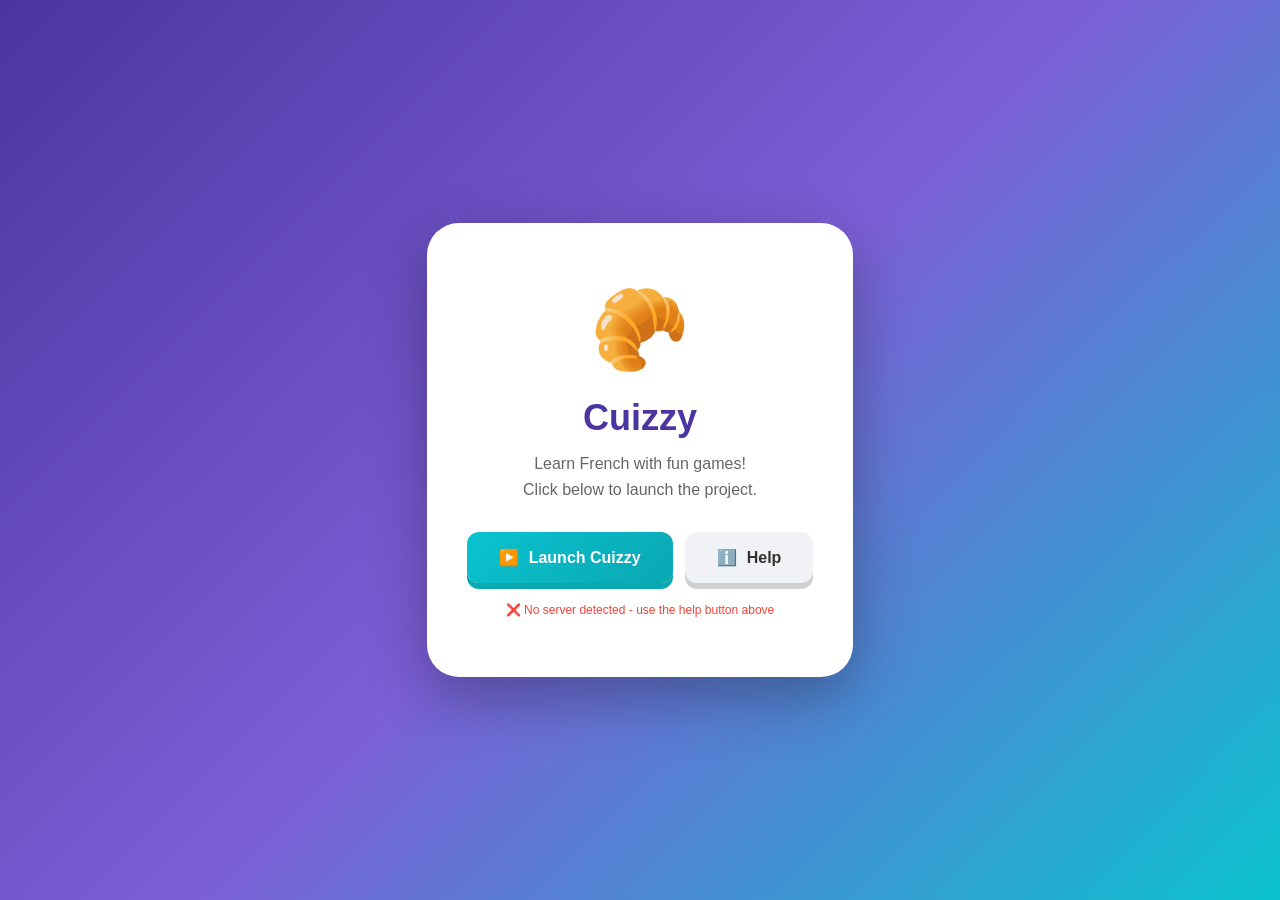
==== CLICKTOOPEN.html @ 83383bfa "feat: add CLICKTOOPEN launcher and server scripts for zero-config project startup" ====
<!DOCTYPE html>
<html lang="en">
<head>
    <meta charset="UTF-8">
    <meta name="viewport" content="width=device-width, initial-scale=1.0">
    <title>Cuizzy - Click to Open</title>
    <style>
        * {
            margin: 0;
            padding: 0;
            box-sizing: border-box;
        }
        
        body {
            font-family: 'Nunito', -apple-system, BlinkMacSystemFont, 'Segoe UI', Roboto, sans-serif;
            background: linear-gradient(135deg, #4b35a0 0%, #7c5fd6 50%, #0bc2cf 100%);
            min-height: 100vh;
            display: flex;
            align-items: center;
            justify-content: center;
            padding: 20px;
        }
        
        .container {
            background: white;
            border-radius: 32px;
            padding: 60px 40px;
            text-align: center;
            max-width: 500px;
            box-shadow: 0 20px 60px rgba(0,0,0,0.3);
            animation: slideIn 0.5s ease;
        }
        
        @keyframes slideIn {
            from {
                opacity: 0;
                transform: translateY(20px);
            }
            to {
                opacity: 1;
                transform: translateY(0);
            }
        }
        
        .logo {
            font-size: 80px;
            margin-bottom: 20px;
        }
        
        h1 {
            font-size: 36px;
            font-weight: 900;
            color: #4b35a0;
            margin-bottom: 12px;
        }
        
        p {
            font-size: 16px;
            color: #666;
            margin-bottom: 30px;
            line-height: 1.6;
        }
        
        .button-group {
            display: flex;
            gap: 12px;
            justify-content: center;
            flex-wrap: wrap;
            margin-bottom: 20px;
        }
        
        button {
            padding: 16px 32px;
            border: none;
            border-radius: 12px;
            font-family: 'Nunito', sans-serif;
            font-size: 16px;
            font-weight: 800;
            cursor: pointer;
            transition: all 0.2s;
            display: flex;
            align-items: center;
            gap: 10px;
        }
        
        .btn-primary {
            background: linear-gradient(135deg, #0bc2cf 0%, #09a8b3 100%);
            color: white;
            box-shadow: 0 6px 0 #09a8b3;
        }
        
        .btn-primary:hover {
            transform: translateY(-3px);
            box-shadow: 0 9px 0 #09a8b3;
        }
        
        .btn-secondary {
            background: #f0f2f5;
            color: #333;
            box-shadow: 0 6px 0 #d0d0d0;
        }
        
        .btn-secondary:hover {
            transform: translateY(-3px);
            box-shadow: 0 9px 0 #d0d0d0;
        }
        
        .info {
            background: #f0f2f5;
            padding: 20px;
            border-radius: 16px;
            font-size: 14px;
            color: #666;
            margin-top: 20px;
            border-left: 4px solid #0bc2cf;
        }
        
        .status {
            font-size: 12px;
            color: #999;
            margin-top: 15px;
        }
        
        .error {
            background: #ffe0e0;
            color: #c62828;
            padding: 15px;
            border-radius: 12px;
            margin-top: 20px;
            display: none;
        }
    </style>
</head>
<body>
    <div class="container">
        <div class="logo">🥐</div>
        <h1>Cuizzy</h1>
        <p>Learn French with fun games! <br>Click below to launch the project.</p>
        
        <div class="button-group">
            <button class="btn-primary" onclick="openProject()">
                <span>▶️</span> Launch Cuizzy
            </button>
            <button class="btn-secondary" onclick="showInfo()">
                <span>ℹ️</span> Help
            </button>
        </div>
        
        <div class="info" id="info" style="display: none;">
            <strong>📌 How to use:</strong><br>
            • If server is running, click "Launch Cuizzy"<br>
            • Or start server with:<br>
            <code style="background: #fff; padding: 8px; border-radius: 6px; display: inline-block; margin-top: 8px;">python3 -m http.server 8000</code><br>
            • Then open http://localhost:8000
        </div>
        
        <div class="error" id="error"></div>
        <div class="status" id="status"></div>
    </div>
    
    <script>
        function openProject() {
            const btn = event.target.closest('button');
            btn.disabled = true;
            btn.textContent = '⏳ Opening...';
            
            // Try multiple approaches
            const urls = [
                'http://localhost:8000',
                'http://localhost:3000',
                'http://127.0.0.1:8000',
                'http://127.0.0.1:3000',
                window.location.origin
            ];
            
            let opened = false;
            
            urls.forEach((url, index) => {
                setTimeout(() => {
                    if (!opened) {
                        fetch(url, { mode: 'no-cors' })
                            .then(() => {
                                window.open(url, '_self');
                                opened = true;
                            })
                            .catch(() => {
                                if (index === urls.length - 1 && !opened) {
                                    showError();
                                    btn.disabled = false;
                                    btn.textContent = '▶️ Launch Cuizzy';
                                }
                            });
                    }
                }, 300 * index);
            });
        }
        
        function showError() {
            const error = document.getElementById('error');
            error.style.display = 'block';
            error.innerHTML = `
                <strong>⚠️ No Server Running</strong><br><br>
                Start a server first:<br>
                <code style="background: white; padding: 8px; border-radius: 6px; display: block; margin-top: 10px; word-break: break-all;">
                    python3 -m http.server 8000
                </code>
                Then refresh this page.
            `;
        }
        
        function showInfo() {
            const info = document.getElementById('info');
            info.style.display = info.style.display === 'none' ? 'block' : 'none';
        }
        
        // Auto-status check on load
        window.addEventListener('load', () => {
            checkServer();
        });
        
        function checkServer() {
            const status = document.getElementById('status');
            
            fetch('http://localhost:8000', { mode: 'no-cors' })
                .then(() => {
                    status.textContent = '✅ Server is running on localhost:8000';
                    status.style.color = '#4caf50';
                })
                .catch(() => {
                    status.textContent = '❌ No server detected - use the help button above';
                    status.style.color = '#f44336';
                });
        }
    </script>
</body>
</html>
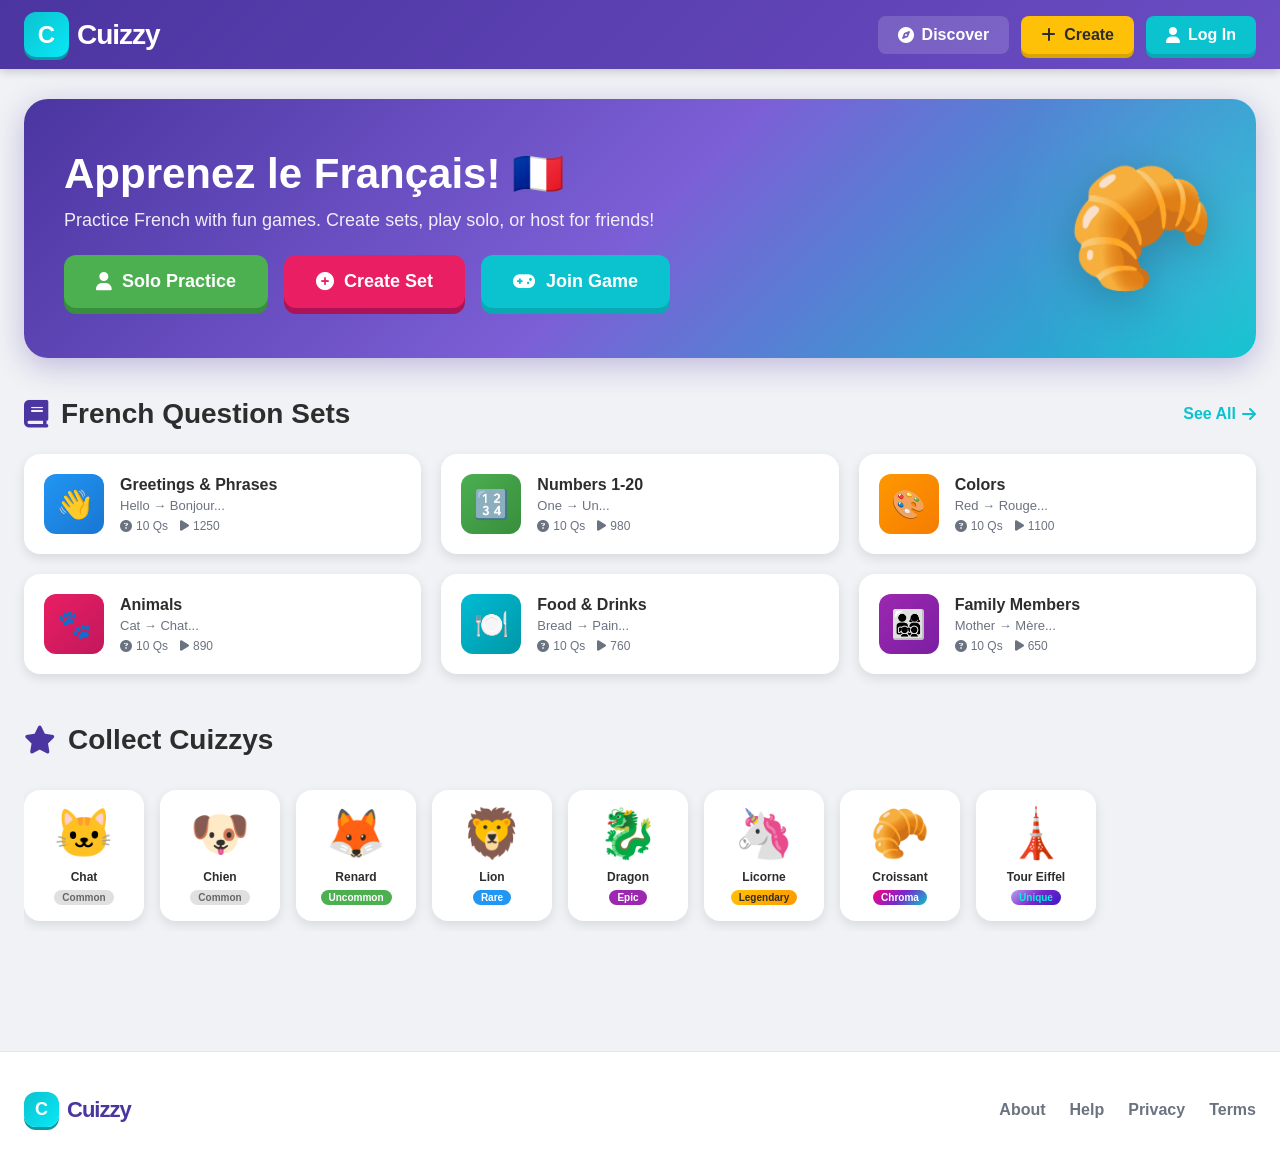
==== commit 1e8e9a69: "Create offline version of CLICKTOOPEN.html with all CSS and JS inlined - Inlined all 10 CSS files (v" ====
--- a/CLICKTOOPEN.html
+++ b/CLICKTOOPEN.html
@@ -3,234 +3,3156 @@
 <head>
     <meta charset="UTF-8">
     <meta name="viewport" content="width=device-width, initial-scale=1.0">
-    <title>Cuizzy - Click to Open</title>
+    <title>Cuizzy - Offline French Learning Game</title>
+    <link href="https://fonts.googleapis.com/css2?family=Nunito:wght@400;600;700;800;900&display=swap" rel="stylesheet">
+    <link rel="stylesheet" href="https://cdnjs.cloudflare.com/ajax/libs/font-awesome/6.4.0/css/all.min.css">
+    
+    <!-- Inlined CSS -->
     <style>
-        * {
-            margin: 0;
-            padding: 0;
-            box-sizing: border-box;
-        }
-        
-        body {
-            font-family: 'Nunito', -apple-system, BlinkMacSystemFont, 'Segoe UI', Roboto, sans-serif;
-            background: linear-gradient(135deg, #4b35a0 0%, #7c5fd6 50%, #0bc2cf 100%);
-            min-height: 100vh;
-            display: flex;
-            align-items: center;
-            justify-content: center;
-            padding: 20px;
-        }
-        
-        .container {
-            background: white;
-            border-radius: 32px;
-            padding: 60px 40px;
-            text-align: center;
-            max-width: 500px;
-            box-shadow: 0 20px 60px rgba(0,0,0,0.3);
-            animation: slideIn 0.5s ease;
-        }
-        
-        @keyframes slideIn {
-            from {
-                opacity: 0;
-                transform: translateY(20px);
-            }
-            to {
-                opacity: 1;
-                transform: translateY(0);
-            }
-        }
-        
-        .logo {
-            font-size: 80px;
-            margin-bottom: 20px;
-        }
-        
-        h1 {
-            font-size: 36px;
-            font-weight: 900;
-            color: #4b35a0;
-            margin-bottom: 12px;
-        }
-        
-        p {
-            font-size: 16px;
-            color: #666;
-            margin-bottom: 30px;
-            line-height: 1.6;
-        }
-        
-        .button-group {
-            display: flex;
-            gap: 12px;
-            justify-content: center;
-            flex-wrap: wrap;
-            margin-bottom: 20px;
-        }
-        
-        button {
-            padding: 16px 32px;
-            border: none;
-            border-radius: 12px;
-            font-family: 'Nunito', sans-serif;
-            font-size: 16px;
-            font-weight: 800;
-            cursor: pointer;
-            transition: all 0.2s;
-            display: flex;
-            align-items: center;
-            gap: 10px;
-        }
-        
-        .btn-primary {
-            background: linear-gradient(135deg, #0bc2cf 0%, #09a8b3 100%);
-            color: white;
-            box-shadow: 0 6px 0 #09a8b3;
-        }
-        
-        .btn-primary:hover {
-            transform: translateY(-3px);
-            box-shadow: 0 9px 0 #09a8b3;
-        }
-        
-        .btn-secondary {
-            background: #f0f2f5;
-            color: #333;
-            box-shadow: 0 6px 0 #d0d0d0;
-        }
-        
-        .btn-secondary:hover {
-            transform: translateY(-3px);
-            box-shadow: 0 9px 0 #d0d0d0;
-        }
-        
-        .info {
-            background: #f0f2f5;
-            padding: 20px;
-            border-radius: 16px;
-            font-size: 14px;
-            color: #666;
-            margin-top: 20px;
-            border-left: 4px solid #0bc2cf;
-        }
-        
-        .status {
-            font-size: 12px;
-            color: #999;
-            margin-top: 15px;
-        }
-        
-        .error {
-            background: #ffe0e0;
-            color: #c62828;
-            padding: 15px;
-            border-radius: 12px;
-            margin-top: 20px;
-            display: none;
-        }
+/* CSS Custom Properties / Variables */
+:root {
+    --cuizzy-purple: #4b35a0;
+    --cuizzy-purple-dark: #3a2980;
+    --cuizzy-blue: #0bc2cf;
+    --cuizzy-blue-dark: #09a8b3;
+    --cuizzy-gold: #ffc107;
+    --cuizzy-orange: #ff9800;
+    --cuizzy-green: #4caf50;
+    --cuizzy-red: #f44336;
+    --cuizzy-pink: #e91e63;
+    --bg-primary: #f0f2f5;
+    --bg-secondary: #ffffff;
+    --text-primary: #2d2d2d;
+    --text-secondary: #6b7280;
+    --card-shadow: 0 4px 12px rgba(0,0,0,0.1);
+    --header-bg: linear-gradient(135deg, #4b35a0 0%, #6c4dc4 100%);
+    --input-bg: #ffffff;
+    --input-border: #e0e0e0;
+}
+
+.dark {
+    --bg-primary: #1a1a2e;
+    --bg-secondary: #16213e;
+    --text-primary: #ffffff;
+    --text-secondary: #a0aec0;
+    --card-shadow: 0 4px 12px rgba(0,0,0,0.3);
+    --input-bg: #1e2a4a;
+    --input-border: #3a4a6a;
+}
+/* Base Styles */
+* {
+    margin: 0;
+    padding: 0;
+    box-sizing: border-box;
+}
+
+body {
+    font-family: 'Nunito', sans-serif;
+    background-color: var(--bg-primary);
+    color: var(--text-primary);
+    min-height: 100vh;
+    transition: background-color 0.3s, color 0.3s;
+}
+/* Header */
+.header {
+    background: var(--header-bg);
+    padding: 12px 24px;
+    display: flex;
+    align-items: center;
+    justify-content: space-between;
+    position: sticky;
+    top: 0;
+    z-index: 100;
+    box-shadow: 0 2px 10px rgba(0,0,0,0.2);
+}
+
+.logo {
+    display: flex;
+    align-items: center;
+    gap: 8px;
+    cursor: pointer;
+}
+
+.logo-icon {
+    width: 45px;
+    height: 45px;
+    background: linear-gradient(135deg, #0bc2cf 0%, #09e8f7 100%);
+    border-radius: 12px;
+    display: flex;
+    align-items: center;
+    justify-content: center;
+    font-size: 24px;
+    color: white;
+    font-weight: 900;
+    box-shadow: 0 3px 0 #099aa3;
+}
+
+.logo-text {
+    font-size: 28px;
+    font-weight: 900;
+    color: white;
+    letter-spacing: -1px;
+}
+
+.nav-buttons {
+    display: flex;
+    gap: 12px;
+    align-items: center;
+}
+
+.nav-btn {
+    background: rgba(255,255,255,0.15);
+    border: none;
+    color: white;
+    padding: 10px 20px;
+    border-radius: 8px;
+    font-family: 'Nunito', sans-serif;
+    font-weight: 700;
+    font-size: 16px;
+    cursor: pointer;
+    transition: all 0.2s;
+    display: flex;
+    align-items: center;
+    gap: 8px;
+}
+
+.nav-btn:hover {
+    background: rgba(255,255,255,0.25);
+    transform: translateY(-2px);
+}
+
+.nav-btn.primary {
+    background: var(--cuizzy-blue);
+    box-shadow: 0 4px 0 var(--cuizzy-blue-dark);
+}
+
+.nav-btn.primary:hover {
+    background: #0dd5e3;
+}
+
+.nav-btn.gold {
+    background: var(--cuizzy-gold);
+    color: #2d2d2d;
+    box-shadow: 0 4px 0 #d9a400;
+}
+
+/* User Profile Button */
+.user-profile-btn {
+    display: flex;
+    align-items: center;
+    gap: 10px;
+    background: rgba(255,255,255,0.2);
+    padding: 8px 16px;
+    border-radius: 30px;
+    cursor: pointer;
+    border: none;
+    color: white;
+    font-family: 'Nunito', sans-serif;
+    font-weight: 700;
+    transition: all 0.2s;
+}
+
+.user-profile-btn:hover {
+    background: rgba(255,255,255,0.3);
+}
+
+.user-avatar {
+    width: 36px;
+    height: 36px;
+    border-radius: 50%;
+    background: linear-gradient(135deg, var(--cuizzy-gold), var(--cuizzy-orange));
+    display: flex;
+    align-items: center;
+    justify-content: center;
+    font-size: 18px;
+    font-weight: 900;
+}
+
+.user-info {
+    text-align: left;
+}
+
+.user-name {
+    font-size: 14px;
+    line-height: 1.2;
+}
+
+.user-points {
+    font-size: 11px;
+    opacity: 0.8;
+    display: flex;
+    align-items: center;
+    gap: 4px;
+}
+
+/* Main Content */
+.main-content {
+    max-width: 1400px;
+    margin: 0 auto;
+    padding: 30px 24px;
+}
+
+/* Footer */
+.footer {
+    background: var(--bg-secondary);
+    padding: 40px 24px;
+    margin-top: 40px;
+    border-top: 1px solid rgba(0,0,0,0.1);
+}
+
+.dark .footer {
+    border-top-color: rgba(255,255,255,0.1);
+}
+
+.footer-content {
+    max-width: 1400px;
+    margin: 0 auto;
+    display: flex;
+    justify-content: space-between;
+    align-items: center;
+    flex-wrap: wrap;
+    gap: 20px;
+}
+
+.footer-logo {
+    display: flex;
+    align-items: center;
+    gap: 8px;
+}
+
+.footer-logo .logo-icon {
+    width: 35px;
+    height: 35px;
+    font-size: 18px;
+}
+
+.footer-logo .logo-text {
+    font-size: 22px;
+    color: var(--cuizzy-purple);
+}
+
+.dark .footer-logo .logo-text {
+    color: var(--cuizzy-blue);
+}
+
+.footer-links {
+    display: flex;
+    gap: 24px;
+    flex-wrap: wrap;
+}
+
+.footer-links a {
+    color: var(--text-secondary);
+    text-decoration: none;
+    font-weight: 600;
+    transition: color 0.2s;
+}
+
+.footer-links a:hover {
+    color: var(--cuizzy-blue);
+}
+/* Hero Section */
+.hero {
+    background: linear-gradient(135deg, #4b35a0 0%, #7c5fd6 50%, #0bc2cf 100%);
+    border-radius: 24px;
+    padding: 50px 40px;
+    margin-bottom: 40px;
+    position: relative;
+    overflow: hidden;
+    box-shadow: 0 8px 30px rgba(75, 53, 160, 0.3);
+}
+
+.hero::before {
+    content: '';
+    position: absolute;
+    top: -50%;
+    right: -20%;
+    width: 500px;
+    height: 500px;
+    background: radial-gradient(circle, rgba(255,255,255,0.1) 0%, transparent 70%);
+    border-radius: 50%;
+}
+
+.hero-content {
+    position: relative;
+    z-index: 1;
+    display: flex;
+    justify-content: space-between;
+    align-items: center;
+    flex-wrap: wrap;
+    gap: 30px;
+}
+
+.hero-text h1 {
+    font-size: 42px;
+    font-weight: 900;
+    color: white;
+    margin-bottom: 12px;
+}
+
+.hero-text p {
+    font-size: 18px;
+    color: rgba(255,255,255,0.9);
+    margin-bottom: 24px;
+}
+
+.hero-buttons {
+    display: flex;
+    gap: 16px;
+    flex-wrap: wrap;
+}
+
+.hero-btn {
+    padding: 16px 32px;
+    border-radius: 12px;
+    font-family: 'Nunito', sans-serif;
+    font-size: 18px;
+    font-weight: 800;
+    cursor: pointer;
+    transition: all 0.2s;
+    border: none;
+    display: flex;
+    align-items: center;
+    gap: 10px;
+}
+
+.hero-btn.join {
+    background: var(--cuizzy-blue);
+    color: white;
+    box-shadow: 0 6px 0 var(--cuizzy-blue-dark);
+}
+
+.hero-btn.join:hover {
+    transform: translateY(-3px);
+    box-shadow: 0 9px 0 var(--cuizzy-blue-dark);
+}
+
+.hero-btn.host {
+    background: var(--cuizzy-gold);
+    color: #2d2d2d;
+    box-shadow: 0 6px 0 #d9a400;
+}
+
+.hero-btn.host:hover {
+    transform: translateY(-3px);
+    box-shadow: 0 9px 0 #d9a400;
+}
+
+.hero-btn.solo {
+    background: var(--cuizzy-green);
+    color: white;
+    box-shadow: 0 6px 0 #388e3c;
+}
+
+.hero-btn.solo:hover {
+    transform: translateY(-3px);
+    box-shadow: 0 9px 0 #388e3c;
+}
+
+.hero-btn.create {
+    background: var(--cuizzy-pink);
+    color: white;
+    box-shadow: 0 6px 0 #ad1457;
+}
+
+.hero-btn.create:hover {
+    transform: translateY(-3px);
+    box-shadow: 0 9px 0 #ad1457;
+}
+
+.hero-mascot {
+    font-size: 120px;
+    filter: drop-shadow(0 10px 20px rgba(0,0,0,0.2));
+}
+/* Modal Base Styles */
+.modal {
+    display: none;
+    position: fixed;
+    top: 0;
+    left: 0;
+    width: 100%;
+    height: 100%;
+    background: rgba(0,0,0,0.6);
+    z-index: 200;
+    align-items: center;
+    justify-content: center;
+    padding: 20px;
+}
+
+.modal.active {
+    display: flex;
+}
+
+.modal-content {
+    background: var(--bg-secondary);
+    border-radius: 24px;
+    padding: 40px;
+    max-width: 500px;
+    width: 100%;
+    text-align: center;
+    box-shadow: 0 20px 60px rgba(0,0,0,0.3);
+    animation: modalPop 0.3s ease;
+    position: relative;
+    max-height: 90vh;
+    overflow-y: auto;
+}
+
+.modal-content.large {
+    max-width: 800px;
+}
+
+.modal-content.xlarge {
+    max-width: 1000px;
+}
+
+.modal-content h2 {
+    font-size: 32px;
+    font-weight: 900;
+    color: var(--cuizzy-purple);
+    margin-bottom: 8px;
+}
+
+.dark .modal-content h2 {
+    color: var(--cuizzy-blue);
+}
+
+.modal-content p {
+    color: var(--text-secondary);
+    margin-bottom: 24px;
+}
+
+.modal-close {
+    position: absolute;
+    top: 20px;
+    right: 20px;
+    background: none;
+    border: none;
+    font-size: 24px;
+    color: var(--text-secondary);
+    cursor: pointer;
+    z-index: 10;
+}
+
+.modal-close:hover {
+    color: var(--text-primary);
+}
+
+/* Form Styles */
+.form-group {
+    margin-bottom: 20px;
+    text-align: left;
+}
+
+.form-group label {
+    display: block;
+    font-weight: 700;
+    margin-bottom: 8px;
+    color: var(--text-primary);
+}
+
+.form-input {
+    width: 100%;
+    padding: 14px 18px;
+    font-size: 16px;
+    font-family: 'Nunito', sans-serif;
+    border: 3px solid var(--input-border);
+    border-radius: 12px;
+    background: var(--input-bg);
+    color: var(--text-primary);
+    transition: border-color 0.2s;
+}
+
+.form-input:focus {
+    outline: none;
+    border-color: var(--cuizzy-purple);
+}
+
+.dark .form-input:focus {
+    border-color: var(--cuizzy-blue);
+}
+
+.form-input::placeholder {
+    color: var(--text-secondary);
+}
+
+.form-row {
+    display: grid;
+    grid-template-columns: 1fr 1fr;
+    gap: 16px;
+}
+
+.form-divider {
+    display: flex;
+    align-items: center;
+    margin: 24px 0;
+    color: var(--text-secondary);
+}
+
+.form-divider::before,
+.form-divider::after {
+    content: '';
+    flex: 1;
+    height: 1px;
+    background: var(--input-border);
+}
+
+.form-divider span {
+    padding: 0 16px;
+    font-weight: 600;
+}
+
+.form-link {
+    color: var(--cuizzy-blue);
+    cursor: pointer;
+    font-weight: 700;
+}
+
+.form-link:hover {
+    text-decoration: underline;
+}
+
+/* Join Game Modal */
+.game-id-input {
+    width: 100%;
+    padding: 18px 24px;
+    font-size: 24px;
+    font-family: 'Nunito', sans-serif;
+    font-weight: 800;
+    text-align: center;
+    border: 3px solid var(--input-border);
+    border-radius: 16px;
+    margin-bottom: 20px;
+    letter-spacing: 8px;
+    transition: border-color 0.2s;
+    background: var(--input-bg);
+    color: var(--text-primary);
+}
+
+.game-id-input:focus {
+    outline: none;
+    border-color: var(--cuizzy-purple);
+}
+
+/* Combined Button Styles */
+.btn-primary {
+    width: 100%;
+    padding: 16px;
+    background: var(--cuizzy-blue);
+    color: white;
+    border: none;
+    border-radius: 12px;
+    font-family: 'Nunito', sans-serif;
+    font-size: 18px;
+    font-weight: 800;
+    cursor: pointer;
+    box-shadow: 0 5px 0 var(--cuizzy-blue-dark);
+    transition: all 0.2s;
+    display: flex;
+    align-items: center;
+    justify-content: center;
+    gap: 8px;
+}
+
+.btn-primary:hover:not(:disabled) {
+    transform: translateY(-2px);
+    box-shadow: 0 7px 0 var(--cuizzy-blue-dark);
+}
+
+.btn-primary:disabled {
+    opacity: 0.5;
+    cursor: not-allowed;
+}
+
+.btn-gold {
+    background: var(--cuizzy-gold);
+    color: #2d2d2d;
+    box-shadow: 0 5px 0 #d9a400;
+}
+
+.btn-gold:hover:not(:disabled) {
+    box-shadow: 0 7px 0 #d9a400;
+}
+
+.btn-green {
+    background: var(--cuizzy-green);
+    box-shadow: 0 5px 0 #388e3c;
+}
+
+.btn-green:hover:not(:disabled) {
+    box-shadow: 0 7px 0 #388e3c;
+}
+
+.btn-purple {
+    background: var(--cuizzy-purple);
+    box-shadow: 0 5px 0 var(--cuizzy-purple-dark);
+}
+
+.btn-purple:hover:not(:disabled) {
+    box-shadow: 0 7px 0 var(--cuizzy-purple-dark);
+}
+
+.btn-pink {
+    background: var(--cuizzy-pink);
+    box-shadow: 0 5px 0 #ad1457;
+}
+
+.btn-pink:hover:not(:disabled) {
+    box-shadow: 0 7px 0 #ad1457;
+}
+
+.btn-secondary {
+    background: var(--bg-primary);
+    color: var(--text-primary);
+    box-shadow: 0 5px 0 #d0d0d0;
+}
+
+.dark .btn-secondary {
+    box-shadow: 0 5px 0 #0a0a1a;
+}
+
+.btn-outline {
+    background: transparent;
+    border: 3px solid var(--cuizzy-purple);
+    color: var(--cuizzy-purple);
+    box-shadow: none;
+}
+
+.dark .btn-outline {
+    border-color: var(--cuizzy-blue);
+    color: var(--cuizzy-blue);
+}
+
+.btn-outline:hover {
+    background: var(--cuizzy-purple);
+    color: white;
+}
+
+.dark .btn-outline:hover {
+    background: var(--cuizzy-blue);
+    color: white;
+}
+
+.btn-sm {
+    padding: 10px 16px;
+    font-size: 14px;
+    box-shadow: 0 3px 0 var(--cuizzy-blue-dark);
+}
+
+.btn-danger {
+    background: var(--cuizzy-red);
+    box-shadow: 0 5px 0 #c62828;
+}
+
+.btn-danger:hover:not(:disabled) {
+    box-shadow: 0 7px 0 #c62828;
+}
+
+.btn-row {
+    display: flex;
+    gap: 12px;
+    margin-top: 20px;
+}
+
+.btn-row button {
+    flex: 1;
+}
+
+/* Tabs */
+.tabs {
+    display: flex;
+    gap: 8px;
+    margin-bottom: 24px;
+    border-bottom: 2px solid var(--input-border);
+    padding-bottom: 8px;
+}
+
+.tab-btn {
+    background: none;
+    border: none;
+    padding: 10px 20px;
+    font-family: 'Nunito', sans-serif;
+    font-weight: 700;
+    font-size: 15px;
+    color: var(--text-secondary);
+    cursor: pointer;
+    border-radius: 8px 8px 0 0;
+    transition: all 0.2s;
+}
+
+.tab-btn:hover {
+    color: var(--text-primary);
+    background: var(--bg-primary);
+}
+
+.tab-btn.active {
+    color: var(--cuizzy-purple);
+    border-bottom: 3px solid var(--cuizzy-purple);
+    margin-bottom: -10px;
+}
+
+.dark .tab-btn.active {
+    color: var(--cuizzy-blue);
+    border-bottom-color: var(--cuizzy-blue);
+}
+
+.tab-content {
+    display: none;
+}
+
+.tab-content.active {
+    display: block;
+}
+
+/* Password strength */
+.password-strength {
+    height: 4px;
+    background: var(--input-border);
+    border-radius: 2px;
+    margin-top: 8px;
+    overflow: hidden;
+}
+
+.password-strength-fill {
+    height: 100%;
+    transition: all 0.3s;
+    border-radius: 2px;
+}
+
+.password-strength-fill.weak { width: 33%; background: var(--cuizzy-red); }
+.password-strength-fill.medium { width: 66%; background: var(--cuizzy-orange); }
+.password-strength-fill.strong { width: 100%; background: var(--cuizzy-green); }
+
+/* Profile Modal */
+.profile-header {
+    display: flex;
+    align-items: center;
+    gap: 20px;
+    margin-bottom: 30px;
+    text-align: left;
+}
+
+.profile-avatar-large {
+    width: 80px;
+    height: 80px;
+    border-radius: 50%;
+    background: linear-gradient(135deg, var(--cuizzy-gold), var(--cuizzy-orange));
+    display: flex;
+    align-items: center;
+    justify-content: center;
+    font-size: 40px;
+    font-weight: 900;
+    color: white;
+}
+
+.profile-details h3 {
+    font-size: 24px;
+    font-weight: 800;
+}
+
+.profile-details p {
+    font-size: 14px;
+    color: var(--text-secondary);
+    margin-bottom: 0;
+}
+
+.profile-stats-grid {
+    display: grid;
+    grid-template-columns: repeat(3, 1fr);
+    gap: 16px;
+    margin-bottom: 24px;
+}
+
+.profile-stat-card {
+    background: var(--bg-primary);
+    padding: 20px;
+    border-radius: 16px;
+    text-align: center;
+}
+
+.profile-stat-value {
+    font-size: 32px;
+    font-weight: 900;
+    color: var(--cuizzy-purple);
+}
+
+.dark .profile-stat-value {
+    color: var(--cuizzy-blue);
+}
+
+.profile-stat-label {
+    font-size: 13px;
+    color: var(--text-secondary);
+    font-weight: 600;
+}
+/* Question Set Selection */
+.set-selection-grid {
+    display: grid;
+    grid-template-columns: repeat(auto-fill, minmax(220px, 1fr));
+    gap: 16px;
+    margin-bottom: 24px;
+    text-align: left;
+}
+
+.set-select-card {
+    background: var(--bg-primary);
+    border: 3px solid transparent;
+    border-radius: 16px;
+    padding: 16px;
+    cursor: pointer;
+    transition: all 0.2s;
+    display: flex;
+    gap: 12px;
+    align-items: center;
+}
+
+.set-select-card:hover {
+    transform: translateY(-3px);
+    box-shadow: 0 6px 20px rgba(0,0,0,0.1);
+}
+
+.set-select-card.selected {
+    border-color: var(--cuizzy-purple);
+    background: rgba(75, 53, 160, 0.1);
+}
+
+.dark .set-select-card.selected {
+    border-color: var(--cuizzy-blue);
+    background: rgba(11, 194, 207, 0.1);
+}
+
+.set-select-icon {
+    width: 50px;
+    height: 50px;
+    border-radius: 12px;
+    display: flex;
+    align-items: center;
+    justify-content: center;
+    font-size: 24px;
+    flex-shrink: 0;
+}
+
+.set-select-info h4 {
+    font-size: 14px;
+    font-weight: 800;
+    margin-bottom: 2px;
+}
+
+.set-select-info p {
+    font-size: 12px;
+    color: var(--text-secondary);
+    margin-bottom: 0;
+}
+
+/* Create Set Modal */
+.create-set-form {
+    text-align: left;
+}
+
+.questions-list {
+    max-height: 300px;
+    overflow-y: auto;
+    margin-bottom: 20px;
+    border: 2px solid var(--input-border);
+    border-radius: 12px;
+    padding: 12px;
+}
+
+.question-item {
+    background: var(--bg-primary);
+    border-radius: 12px;
+    padding: 14px;
+    margin-bottom: 10px;
+    position: relative;
+}
+
+.question-item:last-child {
+    margin-bottom: 0;
+}
+
+.question-item-header {
+    display: flex;
+    justify-content: space-between;
+    align-items: center;
+    margin-bottom: 8px;
+}
+
+.question-item-number {
+    font-weight: 800;
+    color: var(--cuizzy-purple);
+}
+
+.dark .question-item-number {
+    color: var(--cuizzy-blue);
+}
+
+.question-item-delete {
+    background: var(--cuizzy-red);
+    color: white;
+    border: none;
+    width: 28px;
+    height: 28px;
+    border-radius: 8px;
+    cursor: pointer;
+    display: flex;
+    align-items: center;
+    justify-content: center;
+    font-size: 12px;
+}
+
+.question-item-content {
+    font-size: 14px;
+}
+
+.question-item-content strong {
+    color: var(--cuizzy-green);
+}
+
+.add-question-form {
+    background: var(--bg-primary);
+    border-radius: 16px;
+    padding: 20px;
+    margin-bottom: 20px;
+}
+
+.add-question-form h4 {
+    margin-bottom: 16px;
+    display: flex;
+    align-items: center;
+    gap: 8px;
+}
+
+.wrong-answers-inputs {
+    display: grid;
+    grid-template-columns: repeat(3, 1fr);
+    gap: 10px;
+}
+
+.emoji-picker {
+    display: flex;
+    flex-wrap: wrap;
+    gap: 8px;
+    margin-top: 8px;
+}
+
+.emoji-option {
+    width: 44px;
+    height: 44px;
+    border: 2px solid var(--input-border);
+    border-radius: 10px;
+    background: var(--bg-secondary);
+    font-size: 24px;
+    cursor: pointer;
+    transition: all 0.2s;
+    display: flex;
+    align-items: center;
+    justify-content: center;
+}
+
+.emoji-option:hover {
+    transform: scale(1.1);
+}
+
+.emoji-option.selected {
+    border-color: var(--cuizzy-purple);
+    background: rgba(75, 53, 160, 0.1);
+}
+
+.dark .emoji-option.selected {
+    border-color: var(--cuizzy-blue);
+}
+
+/* Empty State */
+.empty-state {
+    text-align: center;
+    padding: 60px 20px;
+    color: var(--text-secondary);
+}
+
+.empty-state i {
+    font-size: 64px;
+    margin-bottom: 20px;
+    opacity: 0.5;
+}
+
+.empty-state h3 {
+    font-size: 24px;
+    margin-bottom: 10px;
+    color: var(--text-primary);
+}
+
+/* My Sets Section */
+.my-sets-empty {
+    background: var(--bg-primary);
+    border: 3px dashed var(--input-border);
+    border-radius: 20px;
+    padding: 40px;
+    text-align: center;
+}
+
+.my-sets-empty i {
+    font-size: 48px;
+    color: var(--text-secondary);
+    margin-bottom: 16px;
+}
+
+.my-sets-empty h3 {
+    font-size: 20px;
+    margin-bottom: 8px;
+}
+
+.my-sets-empty p {
+    color: var(--text-secondary);
+    margin-bottom: 20px;
+}
+
+/* Question Sets */
+.sets-grid {
+    display: grid;
+    grid-template-columns: repeat(auto-fill, minmax(300px, 1fr));
+    gap: 20px;
+    margin-bottom: 50px;
+}
+
+.set-card {
+    background: var(--bg-secondary);
+    border-radius: 16px;
+    padding: 20px;
+    box-shadow: var(--card-shadow);
+    cursor: pointer;
+    transition: all 0.2s;
+    display: flex;
+    gap: 16px;
+    align-items: center;
+}
+
+.set-card:hover {
+    transform: translateY(-4px);
+    box-shadow: 0 8px 25px rgba(0,0,0,0.12);
+}
+
+.set-icon {
+    width: 60px;
+    height: 60px;
+    border-radius: 12px;
+    display: flex;
+    align-items: center;
+    justify-content: center;
+    font-size: 28px;
+    flex-shrink: 0;
+}
+
+.set-icon.greetings { background: linear-gradient(135deg, #2196f3, #1976d2); }
+.set-icon.numbers { background: linear-gradient(135deg, #4caf50, #388e3c); }
+.set-icon.colors { background: linear-gradient(135deg, #ff9800, #f57c00); }
+.set-icon.animals { background: linear-gradient(135deg, #e91e63, #c2185b); }
+.set-icon.food { background: linear-gradient(135deg, #00bcd4, #0097a7); }
+.set-icon.family { background: linear-gradient(135deg, #9c27b0, #7b1fa2); }
+
+.set-info h3 { font-size: 16px; font-weight: 800; margin-bottom: 4px; }
+.set-info p { font-size: 13px; color: var(--text-secondary); margin-bottom: 0; }
+.set-meta { display: flex; gap: 12px; margin-top: 6px; font-size: 12px; color: var(--text-secondary); }
+.set-meta span { display: flex; align-items: center; gap: 4px; }
+
+/* Blooks Showcase */
+.blooks-section { margin-bottom: 50px; }
+.blooks-grid { display: flex; gap: 16px; overflow-x: auto; padding: 10px 0; scrollbar-width: none; }
+.blooks-grid::-webkit-scrollbar { display: none; }
+
+.blook-card {
+    flex-shrink: 0;
+    width: 120px;
+    background: var(--bg-secondary);
+    border-radius: 16px;
+    padding: 16px;
+    text-align: center;
+    box-shadow: var(--card-shadow);
+    cursor: pointer;
+    transition: all 0.2s;
+}
+
+.blook-card:hover { transform: translateY(-5px) scale(1.05); }
+.blook-emoji { font-size: 48px; margin-bottom: 8px; }
+.blook-name { font-size: 12px; font-weight: 700; color: var(--text-primary); }
+
+.blook-rarity { font-size: 10px; font-weight: 600; padding: 2px 8px; border-radius: 10px; margin-top: 6px; display: inline-block; }
+.blook-rarity.common { background: #e0e0e0; color: #666; }
+.blook-rarity.uncommon { background: #4caf50; color: white; }
+.blook-rarity.rare { background: #2196f3; color: white; }
+.blook-rarity.epic { background: #9c27b0; color: white; }
+.blook-rarity.legendary { background: linear-gradient(135deg, #ffc107, #ff9800); color: #2d2d2d; }
+.blook-rarity.chroma { background: linear-gradient(135deg, #ff0080, #7928ca, #0bc2cf); color: white; }
+.blook-rarity.unique { background: linear-gradient(135deg, #4e1cd768, #7928ca, #3b19c6); color: rgb(6, 240, 220); }
+
+/* Section Headers */
+.section-header {
+    display: flex;
+    align-items: center;
+    justify-content: space-between;
+    margin-bottom: 24px;
+}
+
+.section-title {
+    font-size: 28px;
+    font-weight: 900;
+    color: var(--text-primary);
+    display: flex;
+    align-items: center;
+    gap: 12px;
+}
+
+.section-title i {
+    color: var(--cuizzy-purple);
+}
+
+.dark .section-title i {
+    color: var(--cuizzy-blue);
+}
+
+.see-all {
+    background: none;
+    border: none;
+    color: var(--cuizzy-blue);
+    font-family: 'Nunito', sans-serif;
+    font-size: 16px;
+    font-weight: 700;
+    cursor: pointer;
+    display: flex;
+    align-items: center;
+    gap: 6px;
+}
+
+.see-all:hover {
+    text-decoration: underline;
+}
+/* Game Play Screen */
+.game-container {
+    display: none;
+    position: fixed;
+    top: 0;
+    left: 0;
+    width: 100%;
+    height: 100%;
+    z-index: 300;
+    overflow-y: auto;
+}
+
+.game-container.active {
+    display: block;
+}
+
+.game-container.gold-quest {
+    background: linear-gradient(135deg, #ffc107 0%, #ff9800 100%);
+}
+
+.game-container.battle-royale {
+    background: linear-gradient(135deg, #f44336 0%, #c62828 100%);
+}
+
+.game-container.crypto-hack {
+    background: linear-gradient(135deg, #4caf50 0%, #2e7d32 100%);
+}
+
+.game-container.fishing-frenzy {
+    background: linear-gradient(135deg, #2196f3 0%, #0d47a1 100%);
+}
+
+.game-container.tower-defense {
+    background: linear-gradient(135deg, #9c27b0 0%, #6a1b9a 100%);
+}
+
+.game-container.cafe {
+    background: linear-gradient(135deg, #795548 0%, #4e342e 100%);
+}
+
+.game-container.factory {
+    background: linear-gradient(135deg, #607d8b 0%, #37474f 100%);
+}
+
+.game-container.racing {
+    background: linear-gradient(135deg, #e91e63 0%, #ad1457 100%);
+}
+
+.game-header {
+    display: flex;
+    justify-content: space-between;
+    align-items: center;
+    padding: 20px 30px;
+}
+
+.game-stats {
+    display: flex;
+    gap: 20px;
+}
+
+.game-stat {
+    background: rgba(255,255,255,0.2);
+    padding: 12px 24px;
+    border-radius: 12px;
+    color: white;
+    font-weight: 800;
+    display: flex;
+    align-items: center;
+    gap: 10px;
+}
+
+.game-stat i {
+    font-size: 20px;
+}
+
+.game-stat-value {
+    font-size: 24px;
+}
+
+.game-exit {
+    background: rgba(255,255,255,0.2);
+    border: none;
+    color: white;
+    padding: 12px 24px;
+    border-radius: 12px;
+    font-family: 'Nunito', sans-serif;
+    font-weight: 700;
+    font-size: 16px;
+    cursor: pointer;
+    display: flex;
+    align-items: center;
+    gap: 8px;
+    transition: all 0.2s;
+}
+
+.game-exit:hover {
+    background: rgba(255,255,255,0.3);
+}
+
+.game-main {
+    max-width: 900px;
+    margin: 0 auto;
+    padding: 20px 30px;
+}
+
+.question-card {
+    background: white;
+    border-radius: 24px;
+    padding: 40px;
+    text-align: center;
+    box-shadow: 0 10px 40px rgba(0,0,0,0.2);
+    margin-bottom: 30px;
+}
+
+.question-number {
+    color: var(--cuizzy-purple);
+    font-size: 16px;
+    font-weight: 700;
+    margin-bottom: 10px;
+}
+
+.question-text {
+    font-size: 28px;
+    font-weight: 800;
+    color: #2d2d2d;
+    margin-bottom: 10px;
+}
+
+.question-hint {
+    font-size: 18px;
+    color: #666;
+    font-style: italic;
+}
+
+.answers-grid {
+    display: grid;
+    grid-template-columns: repeat(2, 1fr);
+    gap: 16px;
+}
+
+.answer-btn {
+    background: white;
+    border: 4px solid #e0e0e0;
+    border-radius: 16px;
+    padding: 24px 20px;
+    font-family: 'Nunito', sans-serif;
+    font-size: 20px;
+    font-weight: 800;
+    color: #2d2d2d;
+    cursor: pointer;
+    transition: all 0.2s;
+    position: relative;
+    overflow: hidden;
+}
+
+.answer-btn:hover:not(.disabled) {
+    transform: translateY(-4px);
+    box-shadow: 0 8px 20px rgba(0,0,0,0.15);
+    border-color: var(--cuizzy-purple);
+}
+
+.answer-btn.correct {
+    background: var(--cuizzy-green);
+    border-color: var(--cuizzy-green);
+    color: white;
+    animation: correctPulse 0.5s ease;
+}
+
+.answer-btn.incorrect {
+    background: var(--cuizzy-red);
+    border-color: var(--cuizzy-red);
+    color: white;
+    animation: shake 0.5s ease;
+}
+
+.answer-btn.disabled {
+    cursor: not-allowed;
+    opacity: 0.7;
+}
+
+.answer-btn.show-correct {
+    background: var(--cuizzy-green);
+    border-color: var(--cuizzy-green);
+    color: white;
+}
+
+.answer-color {
+    position: absolute;
+    top: 0;
+    left: 0;
+    width: 8px;
+    height: 100%;
+}
+
+.answer-btn:nth-child(1) .answer-color { background: #f44336; }
+.answer-btn:nth-child(2) .answer-color { background: #2196f3; }
+.answer-btn:nth-child(3) .answer-color { background: #ffc107; }
+.answer-btn:nth-child(4) .answer-color { background: #4caf50; }
+
+/* Progress bar */
+.progress-bar {
+    width: 100%;
+    height: 8px;
+    background: rgba(255,255,255,0.3);
+    border-radius: 4px;
+    margin-bottom: 30px;
+    overflow: hidden;
+}
+
+.progress-fill {
+    height: 100%;
+    background: white;
+    border-radius: 4px;
+    transition: width 0.3s ease;
+}
+
+/* Game Over Screen */
+.game-over {
+    display: none;
+    position: fixed;
+    top: 0;
+    left: 0;
+    width: 100%;
+    height: 100%;
+    background: linear-gradient(135deg, #4b35a0 0%, #7c5fd6 50%, #0bc2cf 100%);
+    z-index: 400;
+    align-items: center;
+    justify-content: center;
+}
+
+.game-over.active {
+    display: flex;
+}
+
+.game-over-content {
+    background: white;
+    border-radius: 32px;
+    padding: 50px 60px;
+    text-align: center;
+    box-shadow: 0 20px 60px rgba(0,0,0,0.3);
+    animation: modalPop 0.5s ease;
+    max-width: 500px;
+    width: 90%;
+}
+
+.game-over-icon {
+    font-size: 80px;
+    margin-bottom: 20px;
+}
+
+.game-over-title {
+    font-size: 36px;
+    font-weight: 900;
+    color: var(--cuizzy-purple);
+    margin-bottom: 10px;
+}
+
+.game-over-score {
+    font-size: 64px;
+    font-weight: 900;
+    color: var(--cuizzy-gold);
+    margin-bottom: 10px;
+}
+
+.game-over-detail {
+    font-size: 18px;
+    color: #666;
+    margin-bottom: 30px;
+}
+
+.game-over-buttons {
+    display: flex;
+    gap: 16px;
+    flex-wrap: wrap;
+    justify-content: center;
+}
+
+.game-over-buttons button {
+    padding: 16px 32px;
+    font-size: 18px;
+}
+
+/* Streak display */
+.streak-display {
+    position: fixed;
+    top: 50%;
+    left: 50%;
+    transform: translate(-50%, -50%);
+    background: var(--cuizzy-gold);
+    color: #2d2d2d;
+    padding: 20px 40px;
+    border-radius: 16px;
+    font-size: 32px;
+    font-weight: 900;
+    z-index: 500;
+    display: none;
+    animation: streakPop 0.5s ease;
+}
+
+.streak-display.show {
+    display: block;
+}
+
+/* Toast Notification */
+.toast {
+    position: fixed;
+    bottom: 30px;
+    left: 50%;
+    transform: translateX(-50%) translateY(100px);
+    background: var(--cuizzy-purple);
+    color: white;
+    padding: 16px 32px;
+    border-radius: 12px;
+    font-weight: 700;
+    box-shadow: 0 8px 30px rgba(0,0,0,0.2);
+    opacity: 0;
+    transition: all 0.3s;
+    z-index: 600;
+}
+
+.toast.show { 
+    transform: translateX(-50%) translateY(0); 
+    opacity: 1; 
+}
+/* Discover Page */
+.discover-page {
+    display: none;
+}
+
+.discover-page.active {
+    display: block;
+}
+
+.discover-header {
+    background: linear-gradient(135deg, #0bc2cf 0%, #4b35a0 100%);
+    border-radius: 24px;
+    padding: 40px;
+    margin-bottom: 30px;
+    text-align: center;
+    color: white;
+}
+
+.discover-header h1 {
+    font-size: 36px;
+    font-weight: 900;
+    margin-bottom: 12px;
+}
+
+.discover-header p {
+    font-size: 18px;
+    opacity: 0.9;
+    margin-bottom: 24px;
+}
+
+.search-container {
+    max-width: 600px;
+    margin: 0 auto;
+    position: relative;
+}
+
+.search-input {
+    width: 100%;
+    padding: 18px 24px 18px 54px;
+    font-size: 18px;
+    font-family: 'Nunito', sans-serif;
+    border: none;
+    border-radius: 16px;
+    background: rgba(255,255,255,0.95);
+    color: #2d2d2d;
+    box-shadow: 0 8px 30px rgba(0,0,0,0.15);
+}
+
+.search-input:focus {
+    outline: none;
+}
+
+.search-icon {
+    position: absolute;
+    left: 20px;
+    top: 50%;
+    transform: translateY(-50%);
+    color: var(--text-secondary);
+    font-size: 20px;
+}
+
+.category-filters {
+    display: flex;
+    flex-wrap: wrap;
+    gap: 12px;
+    justify-content: center;
+    margin-bottom: 30px;
+}
+
+.category-chip {
+    background: var(--bg-secondary);
+    border: 2px solid var(--input-border);
+    border-radius: 30px;
+    padding: 10px 20px;
+    font-family: 'Nunito', sans-serif;
+    font-weight: 700;
+    font-size: 14px;
+    cursor: pointer;
+    transition: all 0.2s;
+    color: var(--text-primary);
+    display: flex;
+    align-items: center;
+    gap: 8px;
+}
+
+.category-chip:hover {
+    border-color: var(--cuizzy-purple);
+    transform: translateY(-2px);
+}
+
+.category-chip.active {
+    background: var(--cuizzy-purple);
+    border-color: var(--cuizzy-purple);
+    color: white;
+}
+
+.dark .category-chip:hover {
+    border-color: var(--cuizzy-blue);
+}
+
+.dark .category-chip.active {
+    background: var(--cuizzy-blue);
+    border-color: var(--cuizzy-blue);
+}
+
+.discover-section {
+    margin-bottom: 40px;
+}
+
+.discover-section-header {
+    display: flex;
+    justify-content: space-between;
+    align-items: center;
+    margin-bottom: 20px;
+}
+
+.discover-section-title {
+    font-size: 24px;
+    font-weight: 800;
+    display: flex;
+    align-items: center;
+    gap: 10px;
+}
+
+.discover-grid {
+    display: grid;
+    grid-template-columns: repeat(auto-fill, minmax(300px, 1fr));
+    gap: 20px;
+}
+
+.discover-card {
+    background: var(--bg-secondary);
+    border-radius: 20px;
+    overflow: hidden;
+    box-shadow: var(--card-shadow);
+    cursor: pointer;
+    transition: all 0.2s;
+}
+
+.discover-card:hover {
+    transform: translateY(-6px);
+    box-shadow: 0 12px 30px rgba(0,0,0,0.15);
+}
+
+.discover-card-header {
+    padding: 24px;
+    display: flex;
+    gap: 16px;
+    align-items: flex-start;
+}
+
+.discover-card-icon {
+    width: 64px;
+    height: 64px;
+    border-radius: 16px;
+    display: flex;
+    align-items: center;
+    justify-content: center;
+    font-size: 32px;
+    flex-shrink: 0;
+}
+
+.discover-card-info h3 {
+    font-size: 18px;
+    font-weight: 800;
+    margin-bottom: 4px;
+}
+
+.discover-card-info .author {
+    font-size: 13px;
+    color: var(--text-secondary);
+    margin-bottom: 8px;
+}
+
+.discover-card-info .description {
+    font-size: 14px;
+    color: var(--text-secondary);
+    line-height: 1.4;
+}
+
+.discover-card-footer {
+    background: var(--bg-primary);
+    padding: 14px 24px;
+    display: flex;
+    justify-content: space-between;
+    align-items: center;
+}
+
+.discover-card-stats {
+    display: flex;
+    gap: 16px;
+    font-size: 13px;
+    color: var(--text-secondary);
+}
+
+.discover-card-stats span {
+    display: flex;
+    align-items: center;
+    gap: 5px;
+}
+
+.discover-card-badge {
+    background: var(--cuizzy-green);
+    color: white;
+    padding: 4px 10px;
+    border-radius: 12px;
+    font-size: 11px;
+    font-weight: 700;
+}
+
+.discover-card-badge.popular {
+    background: var(--cuizzy-gold);
+    color: #2d2d2d;
+}
+
+.discover-card-badge.new {
+    background: var(--cuizzy-blue);
+}
+
+.discover-card-badge.user {
+    background: var(--cuizzy-pink);
+}
+/* Animations */
+@keyframes modalPop {
+    from { transform: scale(0.8); opacity: 0; }
+    to { transform: scale(1); opacity: 1; }
+}
+
+@keyframes correctPulse {
+    0%, 100% { transform: scale(1); }
+    50% { transform: scale(1.05); }
+}
+
+@keyframes shake {
+    0%, 100% { transform: translateX(0); }
+    25% { transform: translateX(-10px); }
+    75% { transform: translateX(10px); }
+}
+
+@keyframes float {
+    0%, 100% { transform: translateY(0); }
+    50% { transform: translateY(-10px); }
+}
+
+@keyframes pulse {
+    0%, 100% { transform: scale(1); }
+    50% { transform: scale(1.05); }
+}
+
+@keyframes streakPop {
+    0% { transform: translate(-50%, -50%) scale(0); opacity: 0; }
+    50% { transform: translate(-50%, -50%) scale(1.2); }
+    100% { transform: translate(-50%, -50%) scale(1); opacity: 1; }
+}
+
+/* Apply animations to elements */
+.hero-mascot { 
+    animation: float 3s ease-in-out infinite; 
+}
+/* Mobile Responsive */
+@media (max-width: 768px) {
+    .header { 
+        padding: 10px 16px; 
+    }
+    
+    .logo-text { 
+        font-size: 22px; 
+    }
+    
+    .nav-btn { 
+        padding: 8px 14px; 
+        font-size: 14px; 
+    }
+    
+    .nav-btn span { 
+        display: none; 
+    }
+    
+    .hero { 
+        padding: 30px 24px; 
+    }
+    
+    .hero-text h1 { 
+        font-size: 28px; 
+    }
+    
+    .hero-text p { 
+        font-size: 16px; 
+    }
+    
+    .hero-btn { 
+        padding: 14px 24px; 
+        font-size: 16px; 
+    }
+    
+    .hero-mascot { 
+        font-size: 80px; 
+    }
+    
+    .section-title { 
+        font-size: 22px; 
+    }
+    
+    .sets-grid { 
+        grid-template-columns: 1fr; 
+    }
+    
+    .footer-content { 
+        flex-direction: column; 
+        text-align: center; 
+    }
+    
+    .footer-links { 
+        justify-content: center; 
+    }
+    
+    .modal-content { 
+        padding: 30px 20px; 
+    }
+    
+    .modal-content h2 { 
+        font-size: 26px; 
+    }
+    
+    .set-selection-grid { 
+        grid-template-columns: 1fr; 
+    }
+    
+    .answers-grid { 
+        grid-template-columns: 1fr; 
+    }
+    
+    .question-text { 
+        font-size: 22px; 
+    }
+    
+    .answer-btn { 
+        padding: 18px 16px; 
+        font-size: 18px; 
+    }
+    
+    .game-stats { 
+        flex-wrap: wrap; 
+        gap: 10px; 
+    }
+    
+    .game-stat { 
+        padding: 8px 16px; 
+    }
+    
+    .game-stat-value { 
+        font-size: 18px; 
+    }
+    
+    .user-info { 
+        display: none; 
+    }
+    
+    .form-row { 
+        grid-template-columns: 1fr; 
+    }
+    
+    .wrong-answers-inputs { 
+        grid-template-columns: 1fr; 
+    }
+    
+    .discover-grid { 
+        grid-template-columns: 1fr; 
+    }
+    
+    .profile-stats-grid { 
+        grid-template-columns: 1fr; 
+    }
+    
+    .category-filters { 
+        gap: 8px; 
+    }
+    
+    .category-chip { 
+        padding: 8px 14px; 
+        font-size: 12px; 
+    }
+}
     </style>
 </head>
 <body>
-    <div class="container">
-        <div class="logo">🥐</div>
-        <h1>Cuizzy</h1>
-        <p>Learn French with fun games! <br>Click below to launch the project.</p>
-        
-        <div class="button-group">
-            <button class="btn-primary" onclick="openProject()">
-                <span>▶️</span> Launch Cuizzy
+    <!-- Header -->
+    <header class="header">
+        <div class="logo" onclick="goHome()">
+            <div class="logo-icon">C</div>
+            <span class="logo-text">Cuizzy</span>
+        </div>
+        <nav class="nav-buttons" id="navButtons">
+            <button class="nav-btn" onclick="showDiscover()">
+                <i class="fas fa-compass"></i>
+                <span>Discover</span>
             </button>
-            <button class="btn-secondary" onclick="showInfo()">
-                <span>ℹ️</span> Help
+            <button class="nav-btn gold" onclick="openCreateSetModal()">
+                <i class="fas fa-plus"></i>
+                <span>Create</span>
+            </button>
+            <!-- Auth buttons (shown when logged out) -->
+            <div id="authButtons">
+                <button class="nav-btn primary" onclick="openAuthModal('login')">
+                    <i class="fas fa-user"></i>
+                    <span>Log In</span>
+                </button>
+            </div>
+            <!-- User profile (shown when logged in) -->
+            <button class="user-profile-btn" id="userProfileBtn" style="display: none;" onclick="openProfileModal()">
+                <div class="user-avatar" id="userAvatarNav">J</div>
+                <div class="user-info">
+                    <div class="user-name" id="userNameNav">John</div>
+                    <div class="user-points"><i class="fas fa-coins"></i> <span id="userPointsNav">0</span></div>
+                </div>
+            </button>
+        </nav>
+    </header>
+
+    <!-- Main Content (Home) -->
+    <main class="main-content" id="mainContent">
+        <!-- Hero Section -->
+        <section class="hero">
+            <div class="hero-content">
+                <div class="hero-text">
+                    <h1>Apprenez le Français! 🇫🇷</h1>
+                    <p>Practice French with fun games. Create sets, play solo, or host for friends!</p>
+                    <div class="hero-buttons">
+                        <button class="hero-btn solo" onclick="openSoloModal()">
+                            <i class="fas fa-user"></i>
+                            Solo Practice
+                        </button>
+                        <button class="hero-btn create" onclick="openCreateSetModal()">
+                            <i class="fas fa-plus-circle"></i>
+                            Create Set
+                        </button>
+                        <button class="hero-btn join" onclick="openJoinModal()">
+                            <i class="fas fa-gamepad"></i>
+                            Join Game
+                        </button>
+                    </div>
+                </div>
+                <div class="hero-mascot">🥐</div>
+            </div>
+        </section>
+
+        <!-- My Sets Section (shown when logged in) -->
+        <section id="mySetsSection" style="display: none; margin-bottom: 40px;">
+            <div class="section-header">
+                <h2 class="section-title">
+                    <i class="fas fa-folder"></i>
+                    My Question Sets
+                </h2>
+            </div>
+            <div id="mySetsGrid" class="sets-grid">
+                <!-- User created sets will appear here -->
+            </div>
+        </section>
+
+        <!-- French Question Sets -->
+        <section>
+            <div class="section-header">
+                <h2 class="section-title">
+                    <i class="fas fa-book"></i>
+                    French Question Sets
+                </h2>
+                <button class="see-all" onclick="showDiscover()">See All <i class="fas fa-arrow-right"></i></button>
+            </div>
+            <div class="sets-grid" id="questionSetsGrid">
+                <!-- Sets loaded dynamically -->
+            </div>
+        </section>
+
+        <!-- Blooks Showcase -->
+        <section class="blooks-section">
+            <div class="section-header">
+                <h2 class="section-title">
+                    <i class="fas fa-star"></i>
+                    Collect Cuizzys
+                </h2>
+            </div>
+            <div class="blooks-grid">
+                <div class="blook-card"><div class="blook-emoji">🐱</div><div class="blook-name">Chat</div><span class="blook-rarity common">Common</span></div>
+                <div class="blook-card"><div class="blook-emoji">🐶</div><div class="blook-name">Chien</div><span class="blook-rarity common">Common</span></div>
+                <div class="blook-card"><div class="blook-emoji">🦊</div><div class="blook-name">Renard</div><span class="blook-rarity uncommon">Uncommon</span></div>
+                <div class="blook-card"><div class="blook-emoji">🦁</div><div class="blook-name">Lion</div><span class="blook-rarity rare">Rare</span></div>
+                <div class="blook-card"><div class="blook-emoji">🐉</div><div class="blook-name">Dragon</div><span class="blook-rarity epic">Epic</span></div>
+                <div class="blook-card"><div class="blook-emoji">🦄</div><div class="blook-name">Licorne</div><span class="blook-rarity legendary">Legendary</span></div>
+                <div class="blook-card"><div class="blook-emoji">🥐</div><div class="blook-name">Croissant</div><span class="blook-rarity chroma">Chroma</span></div>
+                <div class="blook-card"><div class="blook-emoji">🗼</div><div class="blook-name">Tour Eiffel</div><span class="blook-rarity unique">Unique</span></div>
+            </div>
+        </section>
+    </main>
+
+    <!-- Discover Page -->
+    <div class="main-content discover-page" id="discoverPage">
+        <div class="discover-header">
+            <h1><i class="fas fa-compass"></i> Discover Sets</h1>
+            <p>Explore French question sets created by the community</p>
+            <div class="search-container">
+                <i class="fas fa-search search-icon"></i>
+                <input type="text" class="search-input" id="discoverSearch" placeholder="Search for sets..." oninput="filterDiscoverSets()">
+            </div>
+        </div>
+
+        <div class="category-filters" id="categoryFilters">
+            <button class="category-chip active" onclick="filterByCategory(this, 'all')">🌟 All</button>
+            <button class="category-chip" onclick="filterByCategory(this, 'greetings')">👋 Greetings</button>
+            <button class="category-chip" onclick="filterByCategory(this, 'numbers')">🔢 Numbers</button>
+            <button class="category-chip" onclick="filterByCategory(this, 'colors')">🎨 Colors</button>
+            <button class="category-chip" onclick="filterByCategory(this, 'animals')">🐾 Animals</button>
+            <button class="category-chip" onclick="filterByCategory(this, 'food')">🍽️ Food</button>
+            <button class="category-chip" onclick="filterByCategory(this, 'family')">👨‍👩‍👧‍👦 Family</button>
+            <button class="category-chip" onclick="filterByCategory(this, 'custom')">✨ Community</button>
+        </div>
+
+        <section class="discover-section">
+            <div class="discover-section-header">
+                <h2 class="discover-section-title"><i class="fas fa-fire" style="color: var(--cuizzy-orange);"></i> Popular Sets</h2>
+            </div>
+            <div class="discover-grid" id="discoverGrid">
+                <!-- Cards loaded dynamically -->
+            </div>
+        </section>
+
+        <button class="btn-primary btn-secondary" onclick="goHome()" style="max-width: 200px; margin: 20px auto;">
+            <i class="fas fa-arrow-left"></i> Back to Home
+        </button>
+    </div>
+
+    <!-- Footer -->
+    <footer class="footer" id="mainFooter">
+        <div class="footer-content">
+            <div class="footer-logo">
+                <div class="logo-icon">C</div>
+                <span class="logo-text">Cuizzy</span>
+            </div>
+            <nav class="footer-links">
+                <a href="#">About</a>
+                <a href="#">Help</a>
+                <a href="#">Privacy</a>
+                <a href="#">Terms</a>
+            </nav>
+        </div>
+    </footer>
+
+    <!-- Auth Modal -->
+    <div class="modal" id="authModal">
+        <div class="modal-content">
+            <button class="modal-close" onclick="closeModal('authModal')"><i class="fas fa-times"></i></button>
+
+            <div class="tabs">
+                <button class="tab-btn active" id="loginTab" onclick="switchAuthTab('login')">Log In</button>
+                <button class="tab-btn" id="signupTab" onclick="switchAuthTab('signup')">Sign Up</button>
+            </div>
+
+            <!-- Login Form -->
+            <div class="tab-content active" id="loginContent">
+                <div class="form-group">
+                    <label>Email or Username</label>
+                    <input type="text" class="form-input" id="loginEmail" placeholder="Enter email or username">
+                </div>
+                <div class="form-group">
+                    <label>Password</label>
+                    <input type="password" class="form-input" id="loginPassword" placeholder="Enter password">
+                </div>
+                <button class="btn-primary btn-purple" onclick="handleLogin()">
+                    <i class="fas fa-sign-in-alt"></i> Log In
+                </button>
+                <p style="margin-top: 20px; font-size: 14px;">
+                    Don't have an account? <span class="form-link" onclick="switchAuthTab('signup')">Sign up</span>
+                </p>
+            </div>
+
+            <!-- Signup Form -->
+            <div class="tab-content" id="signupContent">
+                <div class="form-group">
+                    <label>Username</label>
+                    <input type="text" class="form-input" id="signupUsername" placeholder="Choose a username" oninput="validateSignupForm()">
+                </div>
+                <div class="form-group">
+                    <label>Email</label>
+                    <input type="email" class="form-input" id="signupEmail" placeholder="Enter your email" oninput="validateSignupForm()">
+                </div>
+                <div class="form-group">
+                    <label>Password</label>
+                    <input type="password" class="form-input" id="signupPassword" placeholder="Create a password" oninput="checkPasswordStrength(); validateSignupForm()">
+                    <div class="password-strength">
+                        <div class="password-strength-fill" id="passwordStrength"></div>
+                    </div>
+                </div>
+                <div class="form-group">
+                    <label>Confirm Password</label>
+                    <input type="password" class="form-input" id="signupConfirmPassword" placeholder="Confirm your password" oninput="validateSignupForm()">
+                </div>
+                <button class="btn-primary btn-green" id="signupBtn" onclick="handleSignup()" disabled>
+                    <i class="fas fa-user-plus"></i> Create Account
+                </button>
+                <p style="margin-top: 20px; font-size: 14px;">
+                    Already have an account? <span class="form-link" onclick="switchAuthTab('login')">Log in</span>
+                </p>
+            </div>
+        </div>
+    </div>
+
+    <!-- User Profile Modal -->
+    <div class="modal" id="profileModal">
+        <div class="modal-content large">
+            <button class="modal-close" onclick="closeModal('profileModal')"><i class="fas fa-times"></i></button>
+
+            <div class="profile-header">
+                <div class="profile-avatar-large" id="profileAvatar">J</div>
+                <div class="profile-details">
+                    <h3 id="profileName">John</h3>
+                    <p id="profileEmail">john@example.com</p>
+                </div>
+            </div>
+
+            <div class="profile-stats-grid">
+                <div class="profile-stat-card">
+                    <div class="profile-stat-value" id="profilePoints">0</div>
+                    <div class="profile-stat-label">Total Points</div>
+                </div>
+                <div class="profile-stat-card">
+                    <div class="profile-stat-value" id="profileGames">0</div>
+                    <div class="profile-stat-label">Games Played</div>
+                </div>
+                <div class="profile-stat-card">
+                    <div class="profile-stat-value" id="profileSets">0</div>
+                    <div class="profile-stat-label">Sets Created</div>
+                </div>
+            </div>
+
+            <div class="btn-row">
+                <button class="btn-primary btn-secondary" onclick="closeModal('profileModal')">
+                    <i class="fas fa-times"></i> Close
+                </button>
+                <button class="btn-primary btn-danger" onclick="handleLogout()">
+                    <i class="fas fa-sign-out-alt"></i> Log Out
+                </button>
+            </div>
+        </div>
+    </div>
+
+    <!-- Join Game Modal -->
+    <div class="modal" id="joinModal">
+        <div class="modal-content">
+            <button class="modal-close" onclick="closeModal('joinModal')"><i class="fas fa-times"></i></button>
+            <h2>Join a Game</h2>
+            <p>Enter the Game ID provided by your host</p>
+            <input type="text" class="game-id-input" id="gameIdInput" placeholder="000000" maxlength="6" inputmode="numeric">
+            <button class="btn-primary" onclick="submitGameId()">Join Game</button>
+        </div>
+    </div>
+
+    <!-- Solo Practice Modal -->
+    <div class="modal" id="soloModal">
+        <div class="modal-content large">
+            <button class="modal-close" onclick="closeModal('soloModal')"><i class="fas fa-times"></i></button>
+            <h2>🇫🇷 Solo Practice</h2>
+            <p>Choose a French topic to practice</p>
+
+            <div class="set-selection-grid" id="soloSetGrid">
+                <!-- Sets loaded dynamically -->
+            </div>
+
+            <button class="btn-primary btn-green" onclick="startSoloFromModal()" id="startSoloBtn" disabled>
+                <i class="fas fa-play"></i> Start Practice
             </button>
         </div>
-        
-        <div class="info" id="info" style="display: none;">
-            <strong>📌 How to use:</strong><br>
-            • If server is running, click "Launch Cuizzy"<br>
-            • Or start server with:<br>
-            <code style="background: #fff; padding: 8px; border-radius: 6px; display: inline-block; margin-top: 8px;">python3 -m http.server 8000</code><br>
-            • Then open http://localhost:8000
+    </div>
+
+    <!-- Create Set Modal -->
+    <div class="modal" id="createSetModal">
+        <div class="modal-content xlarge">
+            <button class="modal-close" onclick="closeModal('createSetModal')"><i class="fas fa-times"></i></button>
+            <h2>✨ Create Question Set</h2>
+            <p>Build your own French vocabulary set</p>
+
+            <div class="create-set-form">
+                <div class="form-row">
+                    <div class="form-group">
+                        <label>Set Name</label>
+                        <input type="text" class="form-input" id="setName" placeholder="e.g., Days of the Week">
+                    </div>
+                    <div class="form-group">
+                        <label>Category</label>
+                        <select class="form-input" id="setCategory">
+                            <option value="greetings">👋 Greetings</option>
+                            <option value="numbers">🔢 Numbers</option>
+                            <option value="colors">🎨 Colors</option>
+                            <option value="animals">🐾 Animals</option>
+                            <option value="food">🍽️ Food</option>
+                            <option value="family">👨‍👩‍👧‍👦 Family</option>
+                            <option value="custom">✨ Custom</option>
+                        </select>
+                    </div>
+                </div>
+
+                <div class="form-group">
+                    <label>Set Icon</label>
+                    <div class="emoji-picker" id="emojiPicker">
+                        <button type="button" class="emoji-option selected" onclick="selectEmoji(this, '📚')">📚</button>
+                        <button type="button" class="emoji-option" onclick="selectEmoji(this, '🎯')">🎯</button>
+                        <button type="button" class="emoji-option" onclick="selectEmoji(this, '🌟')">🌟</button>
+                        <button type="button" class="emoji-option" onclick="selectEmoji(this, '🎨')">🎨</button>
+                        <button type="button" class="emoji-option" onclick="selectEmoji(this, '🔢')">🔢</button>
+                        <button type="button" class="emoji-option" onclick="selectEmoji(this, '🎵')">🎵</button>
+                        <button type="button" class="emoji-option" onclick="selectEmoji(this, '🏠')">🏠</button>
+                        <button type="button" class="emoji-option" onclick="selectEmoji(this, '🌍')">🌍</button>
+                        <button type="button" class="emoji-option" onclick="selectEmoji(this, '🎭')">🎭</button>
+                        <button type="button" class="emoji-option" onclick="selectEmoji(this, '📅')">📅</button>
+                        <button type="button" class="emoji-option" onclick="selectEmoji(this, '💼')">💼</button>
+                        <button type="button" class="emoji-option" onclick="selectEmoji(this, '🎓')">🎓</button>
+                    </div>
+                </div>
+
+                <div class="form-group">
+                    <label>Questions (<span id="questionCount">0</span>/20)</label>
+                    <div class="questions-list" id="questionsList">
+                        <div class="empty-state" style="padding: 30px;">
+                            <i class="fas fa-clipboard-list"></i>
+                            <p style="margin-bottom: 0;">No questions added yet. Add your first question below!</p>
+                        </div>
+                    </div>
+                </div>
+
+                <div class="add-question-form">
+                    <h4><i class="fas fa-plus-circle"></i> Add Question</h4>
+                    <div class="form-row">
+                        <div class="form-group">
+                            <label>English Word/Phrase</label>
+                            <input type="text" class="form-input" id="newQuestionText" placeholder="e.g., Monday">
+                        </div>
+                        <div class="form-group">
+                            <label>French Translation (Correct Answer)</label>
+                            <input type="text" class="form-input" id="newCorrectAnswer" placeholder="e.g., Lundi">
+                        </div>
+                    </div>
+                    <div class="form-group">
+                        <label>Wrong Answers (3 required)</label>
+                        <div class="wrong-answers-inputs">
+                            <input type="text" class="form-input" id="wrongAnswer1" placeholder="Wrong answer 1">
+                            <input type="text" class="form-input" id="wrongAnswer2" placeholder="Wrong answer 2">
+                            <input type="text" class="form-input" id="wrongAnswer3" placeholder="Wrong answer 3">
+                        </div>
+                    </div>
+                    <button class="btn-primary btn-sm" onclick="addQuestionToSet()" style="width: auto;">
+                        <i class="fas fa-plus"></i> Add Question
+                    </button>
+                </div>
+
+                <div class="btn-row">
+                    <button class="btn-primary btn-secondary" onclick="closeModal('createSetModal')">
+                        Cancel
+                    </button>
+                    <button class="btn-primary btn-pink" id="saveSetBtn" onclick="saveQuestionSet()" disabled>
+                        <i class="fas fa-save"></i> Save Set
+                    </button>
+                </div>
+            </div>
         </div>
-        
-        <div class="error" id="error"></div>
-        <div class="status" id="status"></div>
     </div>
-    
+
+    <!-- Game Play Screen -->
+    <div class="game-container" id="gameContainer">
+        <div class="game-header">
+            <div class="game-stats">
+                <div class="game-stat">
+                    <i class="fas fa-coins"></i>
+                    <span class="game-stat-value" id="scoreDisplay">0</span>
+                </div>
+                <div class="game-stat">
+                    <i class="fas fa-fire"></i>
+                    <span class="game-stat-value" id="streakDisplay">0</span>
+                </div>
+                <div class="game-stat">
+                    <i class="fas fa-check-circle"></i>
+                    <span class="game-stat-value" id="correctDisplay">0/10</span>
+                </div>
+            </div>
+            <button class="game-exit" onclick="exitGame()">
+                <i class="fas fa-sign-out-alt"></i> Exit
+            </button>
+        </div>
+
+        <div class="game-main">
+            <div class="progress-bar">
+                <div class="progress-fill" id="progressFill" style="width: 0%"></div>
+            </div>
+
+            <div class="question-card">
+                <div class="question-number" id="questionNumber">Question 1 of 10</div>
+                <div class="question-text" id="questionText">What is "Hello" in French?</div>
+                <div class="question-hint" id="questionHint">(English → French)</div>
+            </div>
+
+            <div class="answers-grid" id="answersGrid">
+                <button class="answer-btn"><span class="answer-color"></span>Bonjour</button>
+                <button class="answer-btn"><span class="answer-color"></span>Merci</button>
+                <button class="answer-btn"><span class="answer-color"></span>Au revoir</button>
+                <button class="answer-btn"><span class="answer-color"></span>Oui</button>
+            </div>
+        </div>
+    </div>
+
+    <!-- Game Over Screen -->
+    <div class="game-over" id="gameOver">
+        <div class="game-over-content">
+            <div class="game-over-icon" id="gameOverIcon">🏆</div>
+            <div class="game-over-title">Fantastique!</div>
+            <div class="game-over-score" id="finalScore">850</div>
+            <div class="game-over-detail" id="gameOverDetail">You got 8/10 correct!</div>
+            <div class="game-over-buttons">
+                <button class="btn-primary btn-secondary" onclick="goHome()">
+                    <i class="fas fa-home"></i> Home
+                </button>
+                <button class="btn-primary btn-green" onclick="playAgain()">
+                    <i class="fas fa-redo"></i> Play Again
+                </button>
+            </div>
+        </div>
+    </div>
+
+    <!-- Streak Popup -->
+    <div class="streak-display" id="streakPopup">🔥 3 Streak!</div>
+
+    <!-- Toast -->
+    <div class="toast" id="toast"></div>
+
+    <!-- Inlined JavaScript -->
     <script>
-        function openProject() {
-            const btn = event.target.closest('button');
-            btn.disabled = true;
-            btn.textContent = '⏳ Opening...';
-            
-            // Try multiple approaches
-            const urls = [
-                'http://localhost:8000',
-                'http://localhost:3000',
-                'http://127.0.0.1:8000',
-                'http://127.0.0.1:3000',
-                window.location.origin
-            ];
-            
-            let opened = false;
-            
-            urls.forEach((url, index) => {
-                setTimeout(() => {
-                    if (!opened) {
-                        fetch(url, { mode: 'no-cors' })
-                            .then(() => {
-                                window.open(url, '_self');
-                                opened = true;
-                            })
-                            .catch(() => {
-                                if (index === urls.length - 1 && !opened) {
-                                    showError();
-                                    btn.disabled = false;
-                                    btn.textContent = '▶️ Launch Cuizzy';
-                                }
-                            });
-                    }
-                }, 300 * index);
-            });
+// ==================== DATA STORE ====================
+// User data (simulating database)
+const userStore = {
+    users: [],
+    currentUser: null
+};
+
+// French Question Sets (built-in)
+const builtInSets = {
+    greetings: {
+        name: 'Greetings & Phrases',
+        icon: '👋',
+        category: 'greetings',
+        author: 'Cuizzy',
+        plays: 1250,
+        questions: [
+            { q: "Hello", a: "Bonjour", wrong: ["Merci", "Au revoir", "Oui"] },
+            { q: "Goodbye", a: "Au revoir", wrong: ["Bonjour", "Merci", "S'il vous plaît"] },
+            { q: "Thank you", a: "Merci", wrong: ["S'il vous plaît", "Pardon", "Bonjour"] },
+            { q: "Please", a: "S'il vous plaît", wrong: ["Merci", "Pardon", "De rien"] },
+            { q: "Yes", a: "Oui", wrong: ["Non", "Peut-être", "Merci"] },
+            { q: "No", a: "Non", wrong: ["Oui", "Peut-être", "Pardon"] },
+            { q: "Excuse me", a: "Excusez-moi", wrong: ["Pardon", "Merci", "Bonjour"] },
+            { q: "Good night", a: "Bonne nuit", wrong: ["Bon matin", "Bonsoir", "Bonjour"] },
+            { q: "Good evening", a: "Bonsoir", wrong: ["Bonjour", "Bonne nuit", "Bon après-midi"] },
+            { q: "How are you?", a: "Comment allez-vous?", wrong: ["Où êtes-vous?", "Qui êtes-vous?", "Que faites-vous?"] }
+        ]
+    },
+    numbers: {
+        name: 'Numbers 1-20',
+        icon: '🔢',
+        category: 'numbers',
+        author: 'Cuizzy',
+        plays: 980,
+        questions: [
+            { q: "One", a: "Un", wrong: ["Deux", "Trois", "Quatre"] },
+            { q: "Two", a: "Deux", wrong: ["Un", "Trois", "Cinq"] },
+            { q: "Three", a: "Trois", wrong: ["Deux", "Quatre", "Cinq"] },
+            { q: "Five", a: "Cinq", wrong: ["Quatre", "Six", "Sept"] },
+            { q: "Ten", a: "Dix", wrong: ["Neuf", "Onze", "Douze"] },
+            { q: "Twelve", a: "Douze", wrong: ["Onze", "Treize", "Quatorze"] },
+            { q: "Fifteen", a: "Quinze", wrong: ["Quatorze", "Seize", "Dix-sept"] },
+            { q: "Seventeen", a: "Dix-sept", wrong: ["Seize", "Dix-huit", "Quinze"] },
+            { q: "Twenty", a: "Vingt", wrong: ["Dix-neuf", "Dix-huit", "Trente"] },
+            { q: "Zero", a: "Zéro", wrong: ["Un", "Dix", "Cent"] }
+        ]
+    },
+    colors: {
+        name: 'Colors',
+        icon: '🎨',
+        category: 'colors',
+        author: 'Cuizzy',
+        plays: 1100,
+        questions: [
+            { q: "Red", a: "Rouge", wrong: ["Bleu", "Vert", "Jaune"] },
+            { q: "Blue", a: "Bleu", wrong: ["Rouge", "Vert", "Violet"] },
+            { q: "Green", a: "Vert", wrong: ["Bleu", "Jaune", "Rouge"] },
+            { q: "Yellow", a: "Jaune", wrong: ["Orange", "Vert", "Rouge"] },
+            { q: "Black", a: "Noir", wrong: ["Blanc", "Gris", "Marron"] },
+            { q: "White", a: "Blanc", wrong: ["Noir", "Gris", "Beige"] },
+            { q: "Orange", a: "Orange", wrong: ["Jaune", "Rouge", "Marron"] },
+            { q: "Pink", a: "Rose", wrong: ["Rouge", "Violet", "Blanc"] },
+            { q: "Purple", a: "Violet", wrong: ["Bleu", "Rose", "Rouge"] },
+            { q: "Brown", a: "Marron", wrong: ["Orange", "Noir", "Gris"] }
+        ]
+    },
+    animals: {
+        name: 'Animals',
+        icon: '🐾',
+        category: 'animals',
+        author: 'Cuizzy',
+        plays: 890,
+        questions: [
+            { q: "Cat", a: "Chat", wrong: ["Chien", "Oiseau", "Souris"] },
+            { q: "Dog", a: "Chien", wrong: ["Chat", "Loup", "Renard"] },
+            { q: "Bird", a: "Oiseau", wrong: ["Poisson", "Papillon", "Abeille"] },
+            { q: "Fish", a: "Poisson", wrong: ["Oiseau", "Tortue", "Crabe"] },
+            { q: "Horse", a: "Cheval", wrong: ["Vache", "Mouton", "Cochon"] },
+            { q: "Cow", a: "Vache", wrong: ["Cheval", "Taureau", "Mouton"] },
+            { q: "Rabbit", a: "Lapin", wrong: ["Souris", "Écureuil", "Hamster"] },
+            { q: "Lion", a: "Lion", wrong: ["Tigre", "Léopard", "Guépard"] },
+            { q: "Elephant", a: "Éléphant", wrong: ["Girafe", "Hippopotame", "Rhinocéros"] },
+            { q: "Butterfly", a: "Papillon", wrong: ["Abeille", "Mouche", "Coccinelle"] }
+        ]
+    },
+    food: {
+        name: 'Food & Drinks',
+        icon: '🍽️',
+        category: 'food',
+        author: 'Cuizzy',
+        plays: 760,
+        questions: [
+            { q: "Bread", a: "Pain", wrong: ["Fromage", "Beurre", "Lait"] },
+            { q: "Cheese", a: "Fromage", wrong: ["Pain", "Beurre", "Jambon"] },
+            { q: "Water", a: "Eau", wrong: ["Lait", "Café", "Thé"] },
+            { q: "Milk", a: "Lait", wrong: ["Eau", "Café", "Thé"] },
+            { q: "Apple", a: "Pomme", wrong: ["Orange", "Banane", "Poire"] },
+            { q: "Coffee", a: "Café", wrong: ["Thé", "Chocolat", "Lait"] },
+            { q: "Wine", a: "Vin", wrong: ["Bière", "Eau", "Jus"] },
+            { q: "Croissant", a: "Croissant", wrong: ["Baguette", "Pain", "Brioche"] },
+            { q: "Egg", a: "Œuf", wrong: ["Fromage", "Beurre", "Lait"] },
+            { q: "Chicken", a: "Poulet", wrong: ["Bœuf", "Porc", "Poisson"] }
+        ]
+    },
+    family: {
+        name: 'Family Members',
+        icon: '👨‍👩‍👧‍👦',
+        category: 'family',
+        author: 'Cuizzy',
+        plays: 650,
+        questions: [
+            { q: "Mother", a: "Mère", wrong: ["Père", "Sœur", "Tante"] },
+            { q: "Father", a: "Père", wrong: ["Mère", "Frère", "Oncle"] },
+            { q: "Brother", a: "Frère", wrong: ["Sœur", "Père", "Cousin"] },
+            { q: "Sister", a: "Sœur", wrong: ["Frère", "Mère", "Cousine"] },
+            { q: "Grandmother", a: "Grand-mère", wrong: ["Grand-père", "Mère", "Tante"] },
+            { q: "Grandfather", a: "Grand-père", wrong: ["Grand-mère", "Père", "Oncle"] },
+            { q: "Aunt", a: "Tante", wrong: ["Oncle", "Mère", "Cousine"] },
+            { q: "Uncle", a: "Oncle", wrong: ["Tante", "Père", "Cousin"] },
+            { q: "Son", a: "Fils", wrong: ["Fille", "Frère", "Neveu"] },
+            { q: "Daughter", a: "Fille", wrong: ["Fils", "Sœur", "Nièce"] }
+        ]
+    }
+};
+
+// User-created sets
+let customSets = [];
+let newSetQuestions = [];
+let selectedSetEmoji = '📚';
+
+// Game state
+let currentSet = null;
+let currentSetName = '';
+let currentQuestions = [];
+let currentQuestionIndex = 0;
+let score = 0;
+let streak = 0;
+let correctCount = 0;
+let gameMode = 'gold-quest';
+let selectedCategory = 'all';
+// ==================== UTILITY FUNCTIONS ====================
+function showToast(message) {
+    const toast = document.getElementById('toast');
+    toast.textContent = message;
+    toast.classList.add('show');
+    setTimeout(() => toast.classList.remove('show'), 3000);
+}
+
+function shuffleArray(array) {
+    const arr = [...array];
+    for (let i = arr.length - 1; i > 0; i--) {
+        const j = Math.floor(Math.random() * (i + 1));
+        [arr[i], arr[j]] = [arr[j], arr[i]];
+    }
+    return arr;
+}
+
+function escapeHtml(text) {
+    const div = document.createElement('div');
+    div.textContent = text;
+    return div.innerHTML.replace(/'/g, "\\'");
+}
+
+function getCategoryColor(category) {
+    const colors = {
+        greetings: '#2196f3, #1976d2',
+        numbers: '#4caf50, #388e3c',
+        colors: '#ff9800, #f57c00',
+        animals: '#e91e63, #c2185b',
+        food: '#00bcd4, #0097a7',
+        family: '#9c27b0, #7b1fa2',
+        custom: '#607d8b, #455a64'
+    };
+    return colors[category] || colors.custom;
+}
+// ==================== MODAL FUNCTIONS ====================
+function openModal(id) {
+    document.getElementById(id).classList.add('active');
+}
+
+function closeModal(id) {
+    document.getElementById(id).classList.remove('active');
+    // Reset form states
+    if (id === 'soloModal') {
+        document.querySelectorAll('#soloSetGrid .set-select-card').forEach(c => c.classList.remove('selected'));
+        document.getElementById('startSoloBtn').disabled = true;
+        currentSet = null;
+    }
+    if (id === 'createSetModal') {
+        resetCreateSetForm();
+    }
+}
+
+function initializeModalListeners() {
+    document.querySelectorAll('.modal').forEach(modal => {
+        modal.addEventListener('click', e => {
+            if (e.target === modal) closeModal(modal.id);
+        });
+    });
+}
+// ==================== AUTHENTICATION ====================
+function openAuthModal(tab) {
+    openModal('authModal');
+    switchAuthTab(tab);
+}
+
+function switchAuthTab(tab) {
+    document.getElementById('loginTab').classList.toggle('active', tab === 'login');
+    document.getElementById('signupTab').classList.toggle('active', tab === 'signup');
+    document.getElementById('loginContent').classList.toggle('active', tab === 'login');
+    document.getElementById('signupContent').classList.toggle('active', tab === 'signup');
+}
+
+function checkPasswordStrength() {
+    const password = document.getElementById('signupPassword').value;
+    const strengthBar = document.getElementById('passwordStrength');
+
+    strengthBar.className = 'password-strength-fill';
+    if (password.length === 0) {
+        strengthBar.style.width = '0';
+    } else if (password.length < 6) {
+        strengthBar.classList.add('weak');
+    } else if (password.length < 10 || !/[A-Z]/.test(password) || !/[0-9]/.test(password)) {
+        strengthBar.classList.add('medium');
+    } else {
+        strengthBar.classList.add('strong');
+    }
+}
+
+function validateSignupForm() {
+    const username = document.getElementById('signupUsername').value.trim();
+    const email = document.getElementById('signupEmail').value.trim();
+    const password = document.getElementById('signupPassword').value;
+    const confirm = document.getElementById('signupConfirmPassword').value;
+
+    const isValid = username.length >= 3 &&
+                   email.includes('@') &&
+                   password.length >= 6 &&
+                   password === confirm;
+
+    document.getElementById('signupBtn').disabled = !isValid;
+}
+
+function handleSignup() {
+    const username = document.getElementById('signupUsername').value.trim();
+    const email = document.getElementById('signupEmail').value.trim();
+    const password = document.getElementById('signupPassword').value;
+
+    // Check if user exists
+    const existingUser = userStore.users.find(u => u.email === email || u.username === username);
+    if (existingUser) {
+        showToast('Username or email already exists!');
+        return;
+    }
+
+    // Create new user
+    const newUser = {
+        id: Date.now(),
+        username,
+        email,
+        password,
+        points: 0,
+        gamesPlayed: 0,
+        setsCreated: 0,
+        createdAt: new Date().toISOString()
+    };
+
+    userStore.users.push(newUser);
+    userStore.currentUser = newUser;
+
+    closeModal('authModal');
+    updateAuthUI();
+    showToast(`Welcome to Cuizzy, ${username}! 🎉`);
+
+    // Clear form
+    document.getElementById('signupUsername').value = '';
+    document.getElementById('signupEmail').value = '';
+    document.getElementById('signupPassword').value = '';
+    document.getElementById('signupConfirmPassword').value = '';
+}
+
+function handleLogin() {
+    const emailOrUsername = document.getElementById('loginEmail').value.trim();
+    const password = document.getElementById('loginPassword').value;
+
+    const user = userStore.users.find(u =>
+        (u.email === emailOrUsername || u.username === emailOrUsername) &&
+        u.password === password
+    );
+
+    if (user) {
+        userStore.currentUser = user;
+        closeModal('authModal');
+        updateAuthUI();
+        showToast(`Welcome back, ${user.username}! 🎉`);
+
+        // Clear form
+        document.getElementById('loginEmail').value = '';
+        document.getElementById('loginPassword').value = '';
+    } else {
+        showToast('Invalid email/username or password');
+    }
+}
+
+function handleLogout() {
+    userStore.currentUser = null;
+    closeModal('profileModal');
+    updateAuthUI();
+    showToast('Logged out successfully');
+}
+
+function updateAuthUI() {
+    const authButtons = document.getElementById('authButtons');
+    const userProfileBtn = document.getElementById('userProfileBtn');
+    const mySetsSection = document.getElementById('mySetsSection');
+
+    if (userStore.currentUser) {
+        authButtons.style.display = 'none';
+        userProfileBtn.style.display = 'flex';
+        mySetsSection.style.display = 'block';
+
+        const initial = userStore.currentUser.username.charAt(0).toUpperCase();
+        document.getElementById('userAvatarNav').textContent = initial;
+        document.getElementById('userNameNav').textContent = userStore.currentUser.username;
+        document.getElementById('userPointsNav').textContent = userStore.currentUser.points;
+
+        renderMySets();
+    } else {
+        authButtons.style.display = 'block';
+        userProfileBtn.style.display = 'none';
+        mySetsSection.style.display = 'none';
+    }
+}
+
+function openProfileModal() {
+    if (!userStore.currentUser) return;
+
+    const user = userStore.currentUser;
+    document.getElementById('profileAvatar').textContent = user.username.charAt(0).toUpperCase();
+    document.getElementById('profileName').textContent = user.username;
+    document.getElementById('profileEmail').textContent = user.email;
+    document.getElementById('profilePoints').textContent = user.points;
+    document.getElementById('profileGames').textContent = user.gamesPlayed;
+    document.getElementById('profileSets').textContent = user.setsCreated;
+
+    openModal('profileModal');
+}
+// ==================== NAVIGATION ====================
+function goHome() {
+    document.getElementById('mainContent').style.display = 'block';
+    document.getElementById('discoverPage').classList.remove('active');
+    document.getElementById('mainFooter').style.display = 'block';
+    document.getElementById('gameOver').classList.remove('active');
+    document.getElementById('gameContainer').classList.remove('active');
+    document.body.style.overflow = '';
+}
+
+function showDiscover() {
+    document.getElementById('mainContent').style.display = 'none';
+    document.getElementById('discoverPage').classList.add('active');
+    document.getElementById('mainFooter').style.display = 'none';
+    renderDiscoverSets();
+}
+// ==================== DISCOVER PAGE ====================
+function renderDiscoverSets() {
+    const grid = document.getElementById('discoverGrid');
+    const searchQuery = document.getElementById('discoverSearch').value.toLowerCase();
+
+    // Combine built-in and custom sets
+    let allSets = [];
+
+    // Add built-in sets
+    Object.entries(builtInSets).forEach(([id, set]) => {
+        allSets.push({ id, ...set, isBuiltIn: true });
+    });
+
+    // Add custom sets
+    customSets.forEach(set => {
+        allSets.push({ ...set, isBuiltIn: false });
+    });
+
+    // Filter by category
+    if (selectedCategory !== 'all') {
+        if (selectedCategory === 'custom') {
+            allSets = allSets.filter(s => !s.isBuiltIn);
+        } else {
+            allSets = allSets.filter(s => s.category === selectedCategory);
         }
-        
-        function showError() {
-            const error = document.getElementById('error');
-            error.style.display = 'block';
-            error.innerHTML = `
-                <strong>⚠️ No Server Running</strong><br><br>
-                Start a server first:<br>
-                <code style="background: white; padding: 8px; border-radius: 6px; display: block; margin-top: 10px; word-break: break-all;">
-                    python3 -m http.server 8000
-                </code>
-                Then refresh this page.
-            `;
+    }
+
+    // Filter by search
+    if (searchQuery) {
+        allSets = allSets.filter(s =>
+            s.name.toLowerCase().includes(searchQuery) ||
+            s.category.toLowerCase().includes(searchQuery)
+        );
+    }
+
+    if (allSets.length === 0) {
+        grid.innerHTML = `
+            <div class="empty-state" style="grid-column: 1/-1;">
+                <i class="fas fa-search"></i>
+                <h3>No sets found</h3>
+                <p>Try a different search or category</p>
+            </div>
+        `;
+        return;
+    }
+
+    grid.innerHTML = allSets.map(set => `
+        <div class="discover-card" onclick="playDiscoverSet('${set.id}', ${!set.isBuiltIn})">
+            <div class="discover-card-header">
+                <div class="discover-card-icon" style="background: linear-gradient(135deg, ${getCategoryColor(set.category)});">
+                    ${set.icon}
+                </div>
+                <div class="discover-card-info">
+                    <h3>${set.name}</h3>
+                    <div class="author">by ${set.author || 'Anonymous'}</div>
+                    <div class="description">${set.questions.length} questions • ${set.category}</div>
+                </div>
+            </div>
+            <div class="discover-card-footer">
+                <div class="discover-card-stats">
+                    <span><i class="fas fa-play"></i> ${set.plays || 0}</span>
+                    <span><i class="fas fa-question-circle"></i> ${set.questions.length}</span>
+                </div>
+                ${set.isBuiltIn ? '<span class="discover-card-badge popular">Official</span>' : '<span class="discover-card-badge user">Community</span>'}
+            </div>
+        </div>
+    `).join('');
+}
+
+function filterByCategory(btn, category) {
+    selectedCategory = category;
+    document.querySelectorAll('.category-chip').forEach(c => c.classList.remove('active'));
+    btn.classList.add('active');
+    renderDiscoverSets();
+}
+
+function filterDiscoverSets() {
+    renderDiscoverSets();
+}
+
+function playDiscoverSet(setId, isCustom) {
+    if (isCustom) {
+        const set = customSets.find(s => s.id === setId);
+        if (set) {
+            currentQuestions = [...set.questions];
+            currentSet = setId;
         }
-        
-        function showInfo() {
-            const info = document.getElementById('info');
-            info.style.display = info.style.display === 'none' ? 'block' : 'none';
+    } else {
+        currentQuestions = [...builtInSets[setId].questions];
+        currentSet = setId;
+    }
+    goHome();
+    startGame(setId, 'gold-quest', isCustom);
+}
+// ==================== QUESTION SETS RENDERING ====================
+function renderQuestionSets() {
+    const grid = document.getElementById('questionSetsGrid');
+    grid.innerHTML = Object.entries(builtInSets).map(([id, set]) => `
+        <div class="set-card" onclick="startSoloGame('${id}')">
+            <div class="set-icon ${id}">${set.icon}</div>
+            <div class="set-info">
+                <h3>${set.name}</h3>
+                <p>${set.questions[0].q} → ${set.questions[0].a}...</p>
+                <div class="set-meta">
+                    <span><i class="fas fa-question-circle"></i> ${set.questions.length} Qs</span>
+                    <span><i class="fas fa-play"></i> ${set.plays}</span>
+                </div>
+            </div>
+        </div>
+    `).join('');
+}
+
+function renderSoloModal() {
+    const grid = document.getElementById('soloSetGrid');
+    let html = '';
+
+    // Built-in sets
+    Object.entries(builtInSets).forEach(([id, set]) => {
+        html += `
+            <div class="set-select-card" onclick="selectSoloSet(this, '${id}', false)">
+                <div class="set-select-icon" style="background: linear-gradient(135deg, ${getCategoryColor(set.category)});">${set.icon}</div>
+                <div class="set-select-info"><h4>${set.name}</h4><p>${set.questions.length} Questions</p></div>
+            </div>
+        `;
+    });
+
+    // Custom sets
+    customSets.forEach(set => {
+        html += `
+            <div class="set-select-card" onclick="selectSoloSet(this, '${set.id}', true)">
+                <div class="set-select-icon" style="background: linear-gradient(135deg, ${getCategoryColor(set.category)});">${set.icon}</div>
+                <div class="set-select-info"><h4>${set.name}</h4><p>${set.questions.length} Questions (Custom)</p></div>
+            </div>
+        `;
+    });
+
+    grid.innerHTML = html;
+}
+
+function renderMySets() {
+    const grid = document.getElementById('mySetsGrid');
+    const userSets = customSets.filter(s => s.authorId === (userStore.currentUser?.id || 0));
+
+    if (userSets.length === 0) {
+        grid.innerHTML = `
+            <div class="my-sets-empty" style="grid-column: 1/-1;">
+                <i class="fas fa-folder-open"></i>
+                <h3>No sets yet</h3>
+                <p>Create your first question set to see it here!</p>
+                <button class="btn-primary btn-pink" onclick="openCreateSetModal()" style="width: auto; margin-top: 10px;">
+                    <i class="fas fa-plus"></i> Create Set
+                </button>
+            </div>
+        `;
+        return;
+    }
+
+    grid.innerHTML = userSets.map(set => `
+        <div class="set-card" onclick="startSoloGame('${set.id}', true)">
+            <div class="set-icon" style="background: linear-gradient(135deg, ${getCategoryColor(set.category)});">${set.icon}</div>
+            <div class="set-info">
+                <h3>${set.name}</h3>
+                <p>${set.questions.length} questions</p>
+                <div class="set-meta">
+                    <span><i class="fas fa-play"></i> ${set.plays || 0}</span>
+                    <span><i class="fas fa-user"></i> My Set</span>
+                </div>
+            </div>
+        </div>
+    `).join('');
+}
+
+// ==================== CREATE SET ====================
+function openCreateSetModal() {
+    if (!userStore.currentUser) {
+        showToast('Please log in to create sets');
+        openAuthModal('signup');
+        return;
+    }
+    resetCreateSetForm();
+    openModal('createSetModal');
+}
+
+function resetCreateSetForm() {
+    newSetQuestions = [];
+    selectedSetEmoji = '📚';
+    document.getElementById('setName').value = '';
+    document.getElementById('setCategory').value = 'greetings';
+    document.getElementById('newQuestionText').value = '';
+    document.getElementById('newCorrectAnswer').value = '';
+    document.getElementById('wrongAnswer1').value = '';
+    document.getElementById('wrongAnswer2').value = '';
+    document.getElementById('wrongAnswer3').value = '';
+    document.querySelectorAll('.emoji-option').forEach(e => e.classList.remove('selected'));
+    document.querySelector('.emoji-option').classList.add('selected');
+    updateQuestionsListUI();
+}
+
+function selectEmoji(btn, emoji) {
+    document.querySelectorAll('.emoji-option').forEach(e => e.classList.remove('selected'));
+    btn.classList.add('selected');
+    selectedSetEmoji = emoji;
+}
+
+function addQuestionToSet() {
+    const questionText = document.getElementById('newQuestionText').value.trim();
+    const correctAnswer = document.getElementById('newCorrectAnswer').value.trim();
+    const wrong1 = document.getElementById('wrongAnswer1').value.trim();
+    const wrong2 = document.getElementById('wrongAnswer2').value.trim();
+    const wrong3 = document.getElementById('wrongAnswer3').value.trim();
+
+    if (!questionText || !correctAnswer || !wrong1 || !wrong2 || !wrong3) {
+        showToast('Please fill in all fields');
+        return;
+    }
+
+    if (newSetQuestions.length >= 20) {
+        showToast('Maximum 20 questions per set');
+        return;
+    }
+
+    newSetQuestions.push({
+        q: questionText,
+        a: correctAnswer,
+        wrong: [wrong1, wrong2, wrong3]
+    });
+
+    // Clear inputs
+    document.getElementById('newQuestionText').value = '';
+    document.getElementById('newCorrectAnswer').value = '';
+    document.getElementById('wrongAnswer1').value = '';
+    document.getElementById('wrongAnswer2').value = '';
+    document.getElementById('wrongAnswer3').value = '';
+
+    updateQuestionsListUI();
+    showToast('Question added!');
+}
+
+function removeQuestion(index) {
+    newSetQuestions.splice(index, 1);
+    updateQuestionsListUI();
+}
+
+function updateQuestionsListUI() {
+    const list = document.getElementById('questionsList');
+    const count = document.getElementById('questionCount');
+    const saveBtn = document.getElementById('saveSetBtn');
+
+    count.textContent = newSetQuestions.length;
+    saveBtn.disabled = newSetQuestions.length < 4;
+
+    if (newSetQuestions.length === 0) {
+        list.innerHTML = `
+            <div class="empty-state" style="padding: 30px;">
+                <i class="fas fa-clipboard-list"></i>
+                <p style="margin-bottom: 0;">No questions added yet. Add your first question below!</p>
+            </div>
+        `;
+        return;
+    }
+
+    list.innerHTML = newSetQuestions.map((q, i) => `
+        <div class="question-item">
+            <div class="question-item-header">
+                <span class="question-item-number">Q${i + 1}</span>
+                <button class="question-item-delete" onclick="removeQuestion(${i})"><i class="fas fa-trash"></i></button>
+            </div>
+            <div class="question-item-content">
+                <strong>${q.q}</strong> → ${q.a}
+            </div>
+        </div>
+    `).join('');
+}
+
+function saveQuestionSet() {
+    const name = document.getElementById('setName').value.trim();
+    const category = document.getElementById('setCategory').value;
+
+    if (!name) {
+        showToast('Please enter a set name');
+        return;
+    }
+
+    if (newSetQuestions.length < 4) {
+        showToast('Add at least 4 questions');
+        return;
+    }
+
+    const newSet = {
+        id: 'custom_' + Date.now(),
+        name,
+        icon: selectedSetEmoji,
+        category,
+        author: userStore.currentUser.username,
+        authorId: userStore.currentUser.id,
+        plays: 0,
+        questions: [...newSetQuestions],
+        createdAt: new Date().toISOString()
+    };
+
+    customSets.push(newSet);
+    userStore.currentUser.setsCreated++;
+
+    closeModal('createSetModal');
+    renderMySets();
+    renderSoloModal();
+    showToast('Set created successfully! 🎉');
+}
+
+let selectedSoloSetIsCustom = false;
+
+function selectSoloSet(card, setId, isCustom) {
+    document.querySelectorAll('#soloSetGrid .set-select-card').forEach(c => c.classList.remove('selected'));
+    card.classList.add('selected');
+    currentSet = setId;
+    selectedSoloSetIsCustom = isCustom;
+    document.getElementById('startSoloBtn').disabled = false;
+}
+
+function startSoloFromModal() {
+    if (!currentSet) {
+        showToast('Please select a topic first');
+        return;
+    }
+    closeModal('soloModal');
+    startGame(currentSet, 'gold-quest', selectedSoloSetIsCustom);
+}
+
+function startSoloGame(setId, isCustom = false) {
+    currentSet = setId;
+    startGame(setId, 'gold-quest', isCustom);
+}
+
+// ==================== JOIN && SOLO ====================
+function openJoinModal() {
+    openModal('joinModal');
+}
+
+function openSoloModal() {
+    renderSoloModal();
+    openModal('soloModal');
+}
+
+function initializeJoinGameInput() {
+    document.getElementById('gameIdInput').addEventListener('input', function() {
+        this.value = this.value.replace(/[^0-9]/g, '');
+    });
+}
+
+function submitGameId() {
+    const gameId = document.getElementById('gameIdInput').value;
+    if (gameId.length === 6) {
+        showToast('Joining game ' + gameId + '...');
+        closeModal('joinModal');
+        document.getElementById('gameIdInput').value = '';
+    } else {
+        showToast('Please enter a valid 6-digit Game ID');
+    }
+}
+// ==================== GAME LOGIC ====================
+function startGame(setId, mode, isCustom = false) {
+    gameMode = mode;
+
+    if (isCustom) {
+        const set = customSets.find(s => s.id === setId);
+        if (set) {
+            currentQuestions = shuffleArray([...set.questions]);
+            set.plays = (set.plays || 0) + 1;
         }
-        
-        // Auto-status check on load
-        window.addEventListener('load', () => {
-            checkServer();
+    } else {
+        currentQuestions = shuffleArray([...builtInSets[setId].questions]);
+    }
+
+    currentQuestionIndex = 0;
+    score = 0;
+    streak = 0;
+    correctCount = 0;
+
+    const container = document.getElementById('gameContainer');
+    container.className = 'game-container active ' + mode;
+    document.body.style.overflow = 'hidden';
+
+    updateGameUI();
+    showQuestion();
+}
+
+function showQuestion() {
+    const question = currentQuestions[currentQuestionIndex];
+    document.getElementById('questionNumber').textContent = `Question ${currentQuestionIndex + 1} of ${currentQuestions.length}`;
+    document.getElementById('questionText').textContent = `What is "${question.q}" in French?`;
+    document.getElementById('progressFill').style.width = `${(currentQuestionIndex / currentQuestions.length) * 100}%`;
+
+    const answers = shuffleArray([question.a, ...question.wrong]);
+    const grid = document.getElementById('answersGrid');
+    grid.innerHTML = answers.map(ans => `
+        <button class="answer-btn" onclick="checkAnswer(this, '${escapeHtml(ans)}', '${escapeHtml(question.a)}')">
+            <span class="answer-color"></span>${ans}
+        </button>
+    `).join('');
+}
+
+function checkAnswer(btn, selected, correct) {
+    const buttons = document.querySelectorAll('.answer-btn');
+    buttons.forEach(b => b.classList.add('disabled'));
+
+    if (selected === correct) {
+        btn.classList.add('correct');
+        streak++;
+        correctCount++;
+        const points = 100 + (streak * 25);
+        score += points;
+
+        if (streak >= 3 && streak % 3 === 0) {
+            showStreakPopup(streak);
+        }
+
+        showToast(`+${points} points! 🎉`);
+    } else {
+        btn.classList.add('incorrect');
+        streak = 0;
+        buttons.forEach(b => {
+            if (b.textContent.trim() === correct) {
+                b.classList.add('show-correct');
+            }
         });
-        
-        function checkServer() {
-            const status = document.getElementById('status');
-            
-            fetch('http://localhost:8000', { mode: 'no-cors' })
-                .then(() => {
-                    status.textContent = '✅ Server is running on localhost:8000';
-                    status.style.color = '#4caf50';
-                })
-                .catch(() => {
-                    status.textContent = '❌ No server detected - use the help button above';
-                    status.style.color = '#f44336';
-                });
+        showToast(`Correct answer: ${correct}`);
+    }
+
+    updateGameUI();
+
+    setTimeout(() => {
+        currentQuestionIndex++;
+        if (currentQuestionIndex < currentQuestions.length) {
+            showQuestion();
+        } else {
+            endGame();
         }
+    }, 1500);
+}
+
+function updateGameUI() {
+    document.getElementById('scoreDisplay').textContent = score;
+    document.getElementById('streakDisplay').textContent = streak;
+    document.getElementById('correctDisplay').textContent = `${correctCount}/${currentQuestions.length}`;
+}
+
+function showStreakPopup(streakNum) {
+    const popup = document.getElementById('streakPopup');
+    popup.textContent = `🔥 ${streakNum} Streak!`;
+    popup.classList.add('show');
+    setTimeout(() => popup.classList.remove('show'), 1500);
+}
+
+function endGame() {
+    document.getElementById('gameContainer').classList.remove('active');
+    document.getElementById('progressFill').style.width = '100%';
+
+    // Update user stats
+    if (userStore.currentUser) {
+        userStore.currentUser.points += score;
+        userStore.currentUser.gamesPlayed++;
+        document.getElementById('userPointsNav').textContent = userStore.currentUser.points;
+    }
+
+    const percentage = (correctCount / currentQuestions.length) * 100;
+    let icon = '🏆';
+    let title = 'Fantastique!';
+
+    if (percentage < 50) { icon = '📚'; title = 'Keep Practicing!'; }
+    else if (percentage < 70) { icon = '👍'; title = 'Bon Travail!'; }
+    else if (percentage < 90) { icon = '🌟'; title = 'Très Bien!'; }
+
+    document.getElementById('gameOverIcon').textContent = icon;
+    document.querySelector('.game-over-title').textContent = title;
+    document.getElementById('finalScore').textContent = score;
+    document.getElementById('gameOverDetail').textContent = `You got ${correctCount}/${currentQuestions.length} correct!`;
+
+    document.getElementById('gameOver').classList.add('active');
+}
+
+function exitGame() {
+    document.getElementById('gameContainer').classList.remove('active');
+    document.body.style.overflow = '';
+}
+
+function playAgain() {
+    document.getElementById('gameOver').classList.remove('active');
+    const isCustom = currentSet && currentSet.startsWith('custom_');
+    startGame(currentSet || 'greetings', gameMode, isCustom);
+}
+// ==================== INITIALIZATION ====================
+function initializeApp() {
+    // Initialize dark mode
+    if (window.matchMedia && window.matchMedia('(prefers-color-scheme: dark)').matches) {
+        document.documentElement.classList.add('dark');
+    }
+    window.matchMedia('(prefers-color-scheme: dark)').addEventListener('change', event => {
+        document.documentElement.classList.toggle('dark', event.matches);
+    });
+
+    // Initialize components
+    renderQuestionSets();
+    renderSoloModal();
+    updateAuthUI();
+    initializeModalListeners();
+    initializeJoinGameInput();
+}
+
+// Call init when document is ready
+document.addEventListener('DOMContentLoaded', initializeApp);
     </script>
 </body>
 </html>
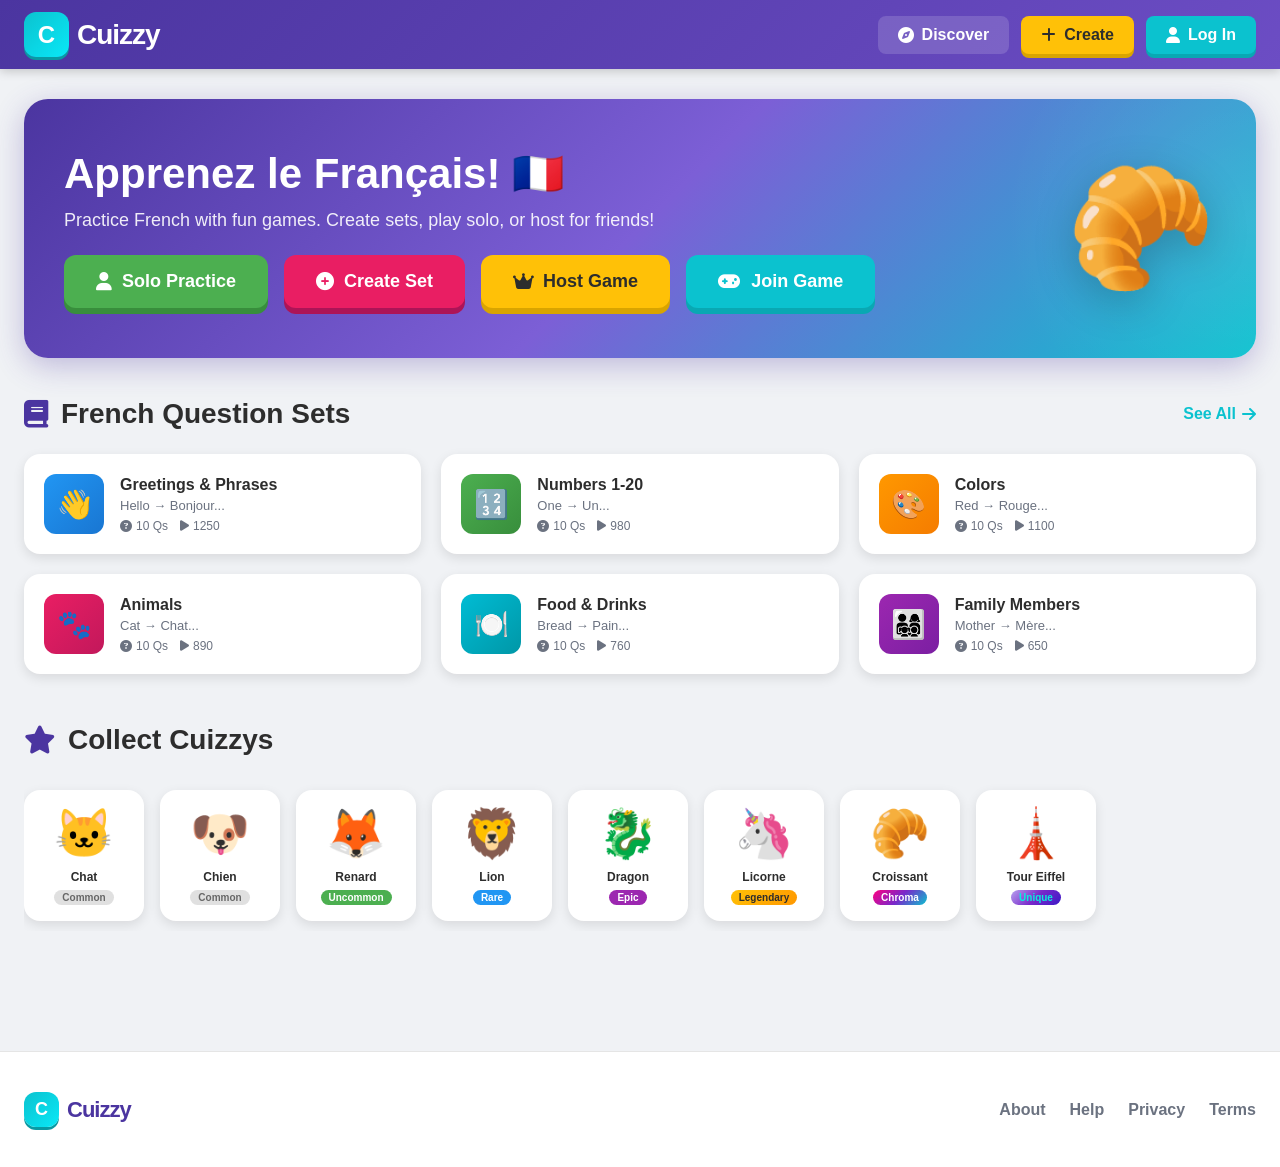
==== commit 44c50d67: "Add Host Game button and modal functionality - Added Host Game button in hero section with crown ico" ====
--- a/CLICKTOOPEN.html
+++ b/CLICKTOOPEN.html
@@ -1883,6 +1883,10 @@
                         <button class="hero-btn create" onclick="openCreateSetModal()">
                             <i class="fas fa-plus-circle"></i>
                             Create Set
+                        </button>
+                        <button class="hero-btn host" onclick="openHostModal()">
+                            <i class="fas fa-crown"></i>
+                            Host Game
                         </button>
                         <button class="hero-btn join" onclick="openJoinModal()">
                             <i class="fas fa-gamepad"></i>
@@ -2100,6 +2104,60 @@
             <p>Enter the Game ID provided by your host</p>
             <input type="text" class="game-id-input" id="gameIdInput" placeholder="000000" maxlength="6" inputmode="numeric">
             <button class="btn-primary" onclick="submitGameId()">Join Game</button>
+        </div>
+    </div>
+
+    <!-- Host Game Modal -->
+    <div class="modal" id="hostModal">
+        <div class="modal-content">
+            <button class="modal-close" onclick="closeModal('hostModal')"><i class="fas fa-times"></i></button>
+            <h2>🎯 Host a Game</h2>
+            <p>Create a multiplayer game for friends to join</p>
+            
+            <div class="form-group">
+                <label>Game Name</label>
+                <input type="text" class="form-input" id="hostGameName" placeholder="e.g., French Fun Night" maxlength="30">
+            </div>
+            
+            <div class="form-group">
+                <label>Select Question Set</label>
+                <select class="form-input" id="hostSetSelect">
+                    <option value="">Choose a set...</option>
+                    <!-- Sets will be loaded dynamically -->
+                </select>
+            </div>
+            
+            <div class="form-group">
+                <label>Max Players</label>
+                <select class="form-input" id="hostMaxPlayers">
+                    <option value="2">2 Players</option>
+                    <option value="3">3 Players</option>
+                    <option value="4">4 Players</option>
+                    <option value="5">5 Players</option>
+                    <option value="6">6 Players</option>
+                </select>
+            </div>
+            
+            <div class="form-group">
+                <label>Game Mode</label>
+                <select class="form-input" id="hostGameMode">
+                    <option value="gold-quest">Gold Quest (Standard)</option>
+                    <option value="battle-royale">Battle Royale</option>
+                    <option value="crypto-hack">Crypto Hack</option>
+                    <option value="fishing-frenzy">Fishing Frenzy</option>
+                    <option value="tower-defense">Tower Defense</option>
+                    <option value="cafe">Café</option>
+                    <option value="factory">Factory</option>
+                    <option value="racing">Racing</option>
+                </select>
+            </div>
+            
+            <div class="btn-row">
+                <button class="btn-primary btn-secondary" onclick="closeModal('hostModal')">Cancel</button>
+                <button class="btn-primary" id="createGameBtn" onclick="createHostedGame()" disabled>
+                    <i class="fas fa-play"></i> Create Game
+                </button>
+            </div>
         </div>
     </div>
 
@@ -2981,6 +3039,91 @@
     openModal('joinModal');
 }
 
+function openHostModal() {
+    if (!userStore.currentUser) {
+        showToast('Please log in to host a game');
+        openAuthModal('login');
+        return;
+    }
+    
+    // Populate set selection
+    const select = document.getElementById('hostSetSelect');
+    select.innerHTML = '<option value="">Choose a set...</option>';
+    
+    // Add built-in sets
+    Object.entries(builtInSets).forEach(([id, set]) => {
+        const option = document.createElement('option');
+        option.value = id;
+        option.textContent = set.name;
+        select.appendChild(option);
+    });
+    
+    // Add custom sets
+    customSets.forEach(set => {
+        const option = document.createElement('option');
+        option.value = 'custom_' + set.id;
+        option.textContent = set.name + ' (Custom)';
+        select.appendChild(option);
+    });
+    
+    // Set default values
+    document.getElementById('hostGameName').value = '';
+    document.getElementById('hostMaxPlayers').value = '4';
+    document.getElementById('hostGameMode').value = 'gold-quest';
+    
+    updateCreateGameBtn();
+    openModal('hostModal');
+}
+
+function updateCreateGameBtn() {
+    const gameName = document.getElementById('hostGameName').value.trim();
+    const selectedSet = document.getElementById('hostSetSelect').value;
+    const btn = document.getElementById('createGameBtn');
+    
+    btn.disabled = !gameName || !selectedSet;
+}
+
+function createHostedGame() {
+    const gameName = document.getElementById('hostGameName').value.trim();
+    const setId = document.getElementById('hostSetSelect').value;
+    const maxPlayers = parseInt(document.getElementById('hostMaxPlayers').value);
+    const gameMode = document.getElementById('hostGameMode').value;
+    
+    if (!gameName || !setId) {
+        showToast('Please fill in all fields');
+        return;
+    }
+    
+    // Generate a random 6-digit game ID
+    const gameId = Math.floor(100000 + Math.random() * 900000).toString();
+    
+    // Create hosted game object (simulating multiplayer setup)
+    const hostedGame = {
+        id: gameId,
+        name: gameName,
+        host: userStore.currentUser.username,
+        setId: setId,
+        maxPlayers: maxPlayers,
+        gameMode: gameMode,
+        players: [userStore.currentUser.username],
+        status: 'waiting',
+        createdAt: new Date().toISOString()
+    };
+    
+    // Store in localStorage for demo purposes
+    localStorage.setItem('hostedGame_' + gameId, JSON.stringify(hostedGame));
+    
+    closeModal('hostModal');
+    
+    // Show game lobby info
+    showToast(`Game "${gameName}" created! ID: ${gameId}`);
+    
+    // For demo purposes, show a modal with game info
+    setTimeout(() => {
+        alert(`🎯 Game Created Successfully!\n\nGame Name: ${gameName}\nGame ID: ${gameId}\nMode: ${gameMode}\nMax Players: ${maxPlayers}\n\nShare the Game ID with friends to let them join!\n\n(This is a demo - real multiplayer would require a server)`);
+    }, 500);
+}
+
 function openSoloModal() {
     renderSoloModal();
     openModal('soloModal');
@@ -2990,6 +3133,11 @@
     document.getElementById('gameIdInput').addEventListener('input', function() {
         this.value = this.value.replace(/[^0-9]/g, '');
     });
+}
+
+function initializeHostModalInputs() {
+    document.getElementById('hostGameName').addEventListener('input', updateCreateGameBtn);
+    document.getElementById('hostSetSelect').addEventListener('change', updateCreateGameBtn);
 }
 
 function submitGameId() {
@@ -3149,6 +3297,7 @@
     updateAuthUI();
     initializeModalListeners();
     initializeJoinGameInput();
+    initializeHostModalInputs();
 }
 
 // Call init when document is ready
